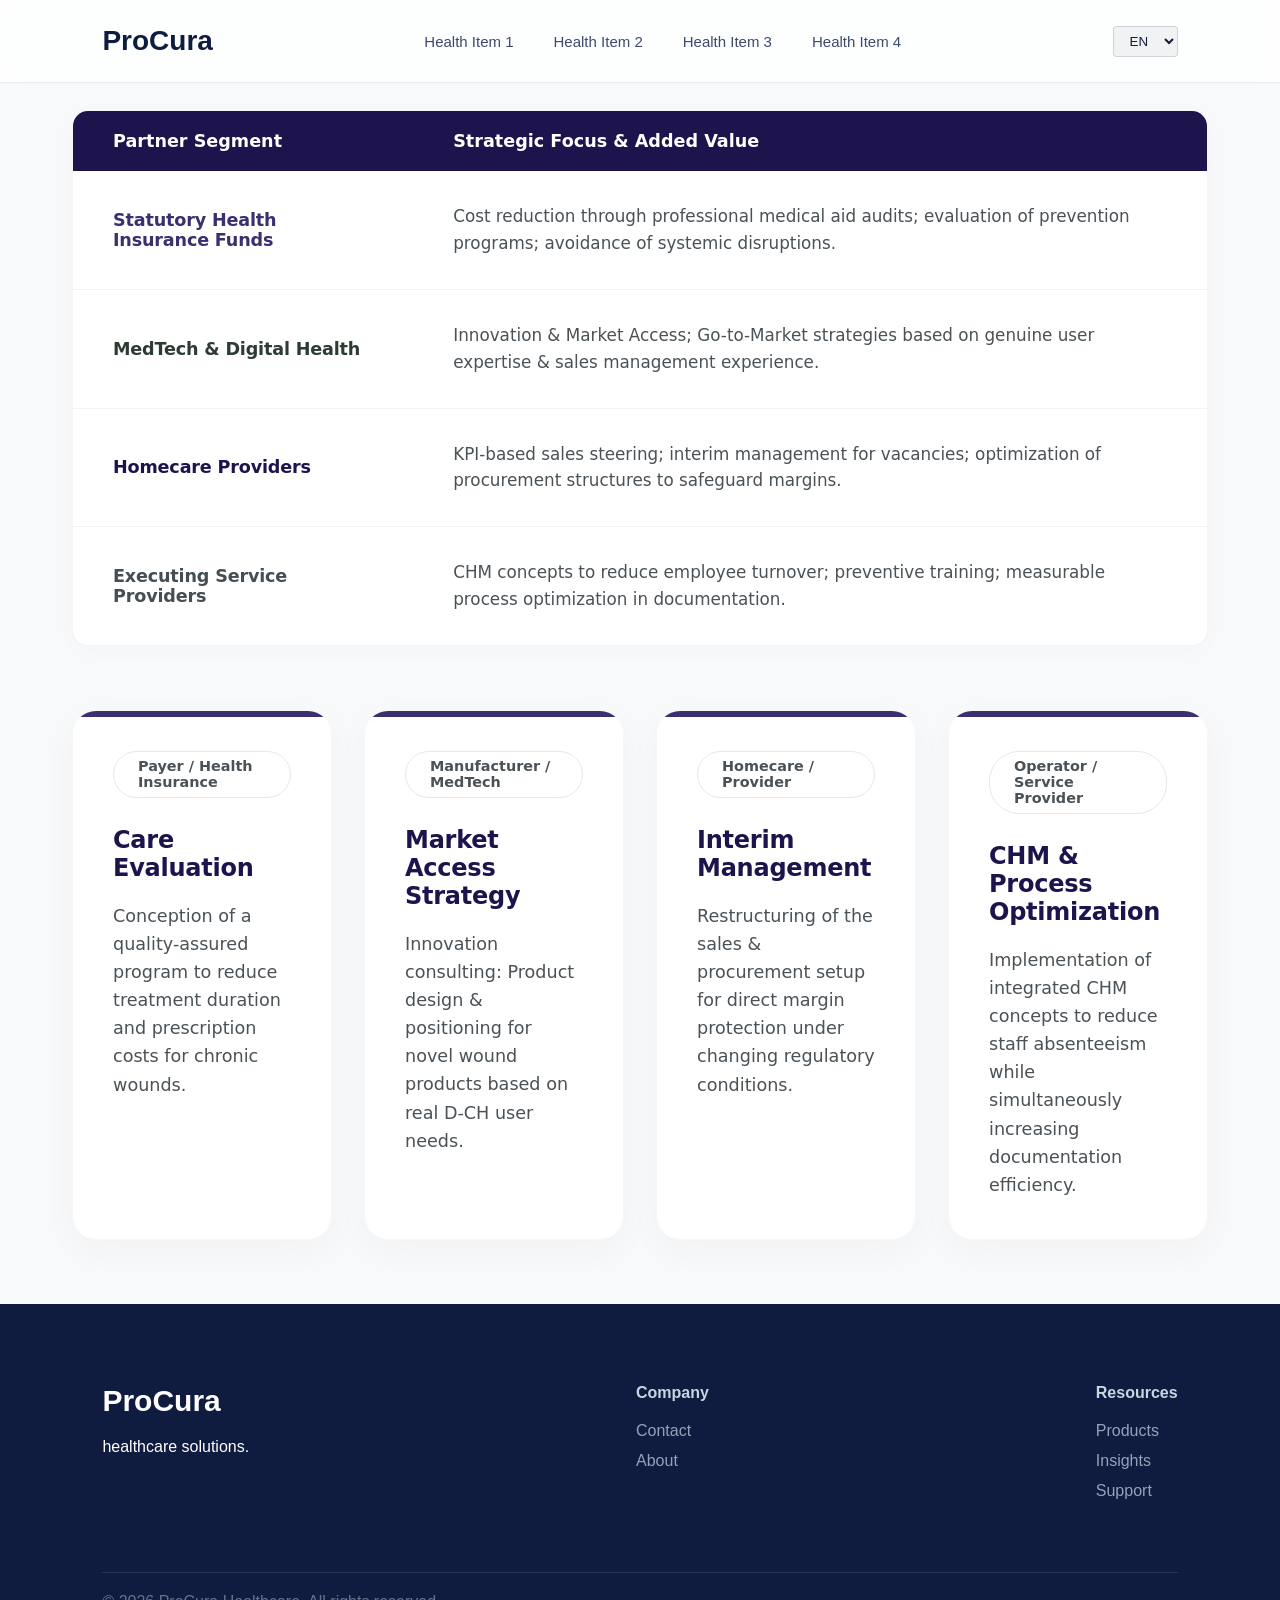
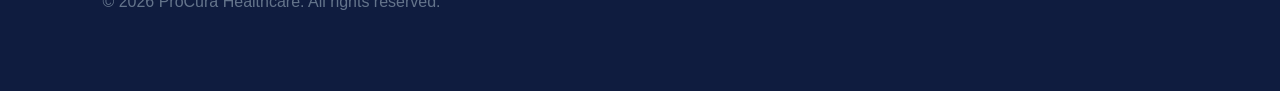
==== About.html @ c5cd761a "Add files via upload" ====
<!DOCTYPE html>
<html lang="en">
<head>
    <meta charset="UTF-8">
    <meta name="viewport" content="width=device-width, initial-scale=1.0">
    <title data-i18n="about-page_title">About</title>
    <link rel="stylesheet" href="Header.css">
    <link rel="stylesheet" href="ProCura.css">
    <link rel="stylesheet" href="About.css">
</head>
<body>
<header id="header-placeholder"></header>
<section class="care-section hero-spacing"></section>

<section class="partner-section">
    <div class="table-container">
        <table class="partner-table">
            <thead>
                <tr>
                    <th class="col-segment" data-i18n="about-table_th_segment">Partner Segment</th>
                    <th class="col-focus" data-i18n="about-table_th_focus">Strategic Focus & Added Value</th>
                </tr>
            </thead>
            <tbody>
                <tr>
                    <td class="segment-title text-purple" data-i18n="about-table_td_segment1">Statutory Health Insurance Funds</td>
                    <td class="segment-desc" data-i18n="about-table_td_desc1">Cost reduction through professional medical aid audits; evaluation of prevention programs; avoidance of systemic disruptions.</td>
                </tr>
                <tr>
                    <td class="segment-title text-green" data-i18n="about-table_td_segment2">MedTech & Digital Health</td>
                    <td class="segment-desc" data-i18n="about-table_td_desc2">Innovation & Market Access; Go-to-Market strategies based on genuine user expertise & sales management experience.</td>
                </tr>
                <tr>
                    <td class="segment-title text-navy" data-i18n="about-table_td_segment3">Homecare Providers</td>
                    <td class="segment-desc" data-i18n="about-table_td_desc3">KPI-based sales steering; interim management for vacancies; optimization of procurement structures to safeguard margins.</td>
                </tr>
                <tr>
                    <td class="segment-title text-slate" data-i18n="about-table_td_segment4">Executing Service Providers</td>
                    <td class="segment-desc" data-i18n="about-table_td_desc4">CHM concepts to reduce employee turnover; preventive training; measurable process optimization in documentation.</td>
                </tr>
            </tbody>
        </table>
    </div>
</section>

<section class="cases-section">
    <div class="cases-container">
        
        <div class="case-card case-purple">
            <div class="badge-tag" data-i18n="about-case1_tag">Payer / Health Insurance</div>
            <h3 class="case-title" data-i18n="about-case1_title">Care Evaluation</h3>
            <p class="case-desc" data-i18n="about-case1_desc">
                Conception of a quality-assured program to reduce treatment duration and prescription costs for chronic wounds.
            </p>
        </div>

        <div class="case-card case-purple">
            <div class="badge-tag" data-i18n="about-case2_tag">Manufacturer / MedTech</div>
            <h3 class="case-title" data-i18n="about-case2_title">Market Access Strategy</h3>
            <p class="case-desc" data-i18n="about-case2_desc">
                Innovation consulting: Product design & positioning for novel wound products based on real D-CH user needs.
            </p>
        </div>

        <div class="case-card case-purple">
            <div class="badge-tag" data-i18n="about-case3_tag">Homecare / Provider</div>
            <h3 class="case-title" data-i18n="about-case3_title">Interim Management</h3>
            <p class="case-desc" data-i18n="about-case3_desc">
                Restructuring of the sales & procurement setup for direct margin protection under changing regulatory conditions.
            </p>
        </div>

        <div class="case-card case-purple">
            <div class="badge-tag" data-i18n="about-case4_tag">Operator / Service Provider</div>
            <h3 class="case-title" data-i18n="about-case4_title">CHM & Process Optimization</h3>
            <p class="case-desc" data-i18n="about-case4_desc">
                Implementation of integrated CHM concepts to reduce staff absenteeism while simultaneously increasing documentation efficiency.
            </p>
        </div>
        
    </div>
</section>

    <footer id="footer-placeholder"></footer>
</body>
<script src="ProCura.js"></script>
</html>
---- Header.css ----
/* ==========================================
   NAVIGATION BAR
   ========================================== */
.navbar{ 
    position:fixed; 
    top:0; 
    width:100%; 
    display:flex; 
    justify-content:space-between; 
    align-items:center; 
    padding:25px 8%; 
    z-index:1000; 
    /* Light frosted glass effect */
    background:rgba(255,255,255,0.75); 
    backdrop-filter:blur(10px); 
    -webkit-backdrop-filter:blur(10px);
    border-bottom: 1px solid rgba(15, 28, 63, 0.08);
} 
.logo{ 
    text-decoration:none; 
    color:#0f1c3f; 
    font-size:28px; 
    font-weight:700; 
} 
nav{ 
    display:flex; 
    gap:40px; 
    align-items:center;
} 
nav a{ 
    color:#3d4a6e; 
    text-decoration:none; 
    font-size:15px; 
    transition:0.3s; 
} 
/* Hover accent changed to Dark Olive Green */
.nav-link-wrapper:hover a { 
    color:#3b4d2b; 
} 
.lang-selector select { 
    background: rgba(15, 28, 63, 0.05); 
    color: #0f1c3f; 
    border: 1px solid rgba(15, 28, 63, 0.15); 
    padding: 6px 12px; 
    border-radius: 4px; 
    cursor: pointer; 
    font-family: 'Inter', sans-serif; 
    outline: none; 
} 
.lang-selector select option { 
    background: #ffffff; 
    color: #0f1c3f; 
} 

/* ==========================================
   DESKTOP HOVER DESCRIPTION POPUPS
   ========================================== */
.nav-link-wrapper { 
    position: relative; 
    display: inline-flex; 
    align-items: center; 
} 
.desc-box { 
    position: absolute; 
    top: 100%; 
    left: 50%; 
    transform: translateX(-50%) translateY(15px); 
    width: 240px; 
    /* Soft dark navy card with crisp olive accent borders */
    background: rgba(15, 28, 63, 0.98); 
    backdrop-filter: blur(8px); 
    color: #e2e8f0; 
    padding: 16px; 
    font-size: 0.85rem; 
    line-height: 1.5; 
    border-radius: 12px; 
    border: 1px solid rgba(59, 77, 43, 0.4); 
    box-shadow: 0 10px 30px rgba(15, 28, 63, 0.15); 
    z-index: 100; 
    white-space: normal; 
    text-align: left; 
    opacity: 0; 
    visibility: hidden; 
    transition: opacity 0.3s ease, transform 0.3s ease; 
    pointer-events: none; 
} 
.desc-box::before { 
    content: ''; 
    position: absolute; 
    top: -6px; 
    left: 50%; 
    transform: translateX(-50%) rotate(45deg); 
    width: 10px; 
    height: 10px; 
    background: #0f1c3f; 
    border-left: 1px solid rgba(59, 77, 43, 0.4); 
    border-top: 1px solid rgba(59, 77, 43, 0.4); 
} 

@media (hover: hover) { 
    .desc-toggle { 
        display: none !important; 
    } 
    .nav-link-wrapper:hover .desc-box { 
        opacity: 1; 
        visibility: visible; 
        transform: translateX(-50%) translateY(8px); 
    } 
}
---- ProCura.css ----
/* ==========================================
   GLOBAL RESET & FONTS
   ========================================== */
*{ 
    margin:0; 
    padding:0; 
    box-sizing:border-box; 
} 
html, body {
    width: 100%;
    max-width: 100%;
    margin: 0;
    padding: 0;
    /* Clean light background */
    background:#f8f9fa; 
    /* Deep navy blue for high-contrast primary text */
    color:#0f1c3f; 
    /* Prevents horizontal overflow layout breaks */
    overflow-x: hidden; 
    /* Calibrates initial rendering scale across web viewports */
    -webkit-text-size-adjust: 100%; 
}
body { 
    font-family:'Inter', sans-serif; 
} 

/* ==========================================
   HERO SECTION (Optimized Scaling)
   ========================================== */
.hero{ 
    min-height: 100vh; 
    height: auto;
    position:relative; 
    display:flex; 
    align-items:center; 
    padding: 140px 8% 80px 8%; 
    /* Softened background gradient overlay for light mode readibility */
    background: linear-gradient(rgba(248,249,2fa,0.85), rgba(240,242,245,0.9)), url('https://unsplash.com'); 
    background-size:cover; 
    background-position:center center; 
    background-repeat: no-repeat;
    width: 100%;
} 

.hero-content{ 
    max-width:700px; 
    position: relative;
    z-index: 2;
} 
.hero-subtitle { 
    color:#3b4d2b; /* Dark Olive Green */
    margin-bottom:20px; 
    letter-spacing:2px; 
    font-weight: 600;
} 
.hero h1{ 
    font-size:72px; 
    line-height:1.05; 
    margin-bottom:25px; 
    font-weight:700; 
    color: #0f1c3f; /* Deep Navy */
} 
.hero-text{ 
    font-size:20px; 
    line-height:1.7; 
    color:#4a5568; 
    margin-bottom:35px; 
} 
.hero-buttons{ 
    display:flex; 
    gap:20px; 
} 
.primary-btn, .secondary-btn{ 
    padding:16px 30px; 
    border-radius:40px; 
    font-size:16px; 
    cursor:pointer; 
    font-weight:600; 
    transition: 0.3s ease;
} 
.primary-btn{ 
    background:#3b4d2b; /* Olive Green Primary Button */
    border:none; 
    color:white; 
} 
.primary-btn:hover {
    background: #2c3a20; /* Darker olive hover */
}
.secondary-btn{ 
    background:transparent; 
    border:1px solid #3b4d2b; 
    color:#3b4d2b; 
} 
.secondary-btn:hover {
    background: rgba(59, 77, 43, 0.05);
}

.accent-line {
    width: 80px;            
    height: 6px;            
    background-color: #3b2f70; 
    margin-top: 2rem;       
    margin-bottom: 2rem;    
}

/* ==========================================
   FOCUS SECTION
   ========================================== */
/* Base Section Styling */
.focus-section {
    font-family: system-ui, -apple-system, sans-serif;
    max-width: 1100px;
    margin: 4rem auto;
    padding: 0 2rem;
    overflow: hidden; /* Prevents side-scrolling during animation */
}

/* Heading with Left Vertical Accent Line */
.section-title {
    font-size: 2rem;
    font-weight: 750;
    color: #1d144d;
    letter-spacing: 0.05em;
    display: flex;
    align-items: center;
    gap: 0.75rem;
    margin-bottom: 4rem;
}

.section-title::before {
    content: "";
    display: inline-block;
    width: 6px;
    height: 1.5rem;
    background-color: #3b2f70;
}

/* Two-Column Layout Container */
.focus-container {
    display: flex;
    gap: 4rem;
    align-items: center;
    justify-content: space-between;
}

/* Left Side: List Items */
.focus-list {
    flex: 1.2; /* Takes up slightly more room than the card */
    display: flex;
    flex-direction: column;
    gap: 2rem;
}

.list-item {
    display: flex;
    align-items: flex-start;
    gap: 1.25rem;
}

.list-item .icon {
    font-size: 1.35rem;
    color: #1d144d;
    margin-top: 0.1rem;
}

.list-item p {
    font-size: 1.1rem;
    line-height: 1.5;
    color: #4a5257;
    font-weight: 450;
}

/* Right Side: Quote Card */
.quote-card {
    flex: 1;
    background-color: #f8fafc; /* Very light subtle background */
    padding: 2.5rem;
    border-radius: 24px;
    border-left: 5px solid #2d3c33; /* Dark green/slate accent line on the left */
    box-shadow: 0 4px 20px rgba(0, 0, 0, 0.02); /* Soft, premium shadow */
}

.quote-card p {
    font-size: 1.35rem;
    font-weight: 600;
    line-height: 1.45;
    color: #1d144d;
}

.cta-section {
    text-align: center;
    padding: 50px 20px;
}
.cta-section .primary-btn {
    text-decoration: none;
    display: inline-block;
}

.quote-highlight-container {
    text-align: center;
    max-width: 900px;
    margin: 60px auto 20px auto;
    padding: 0 20px;
}

.highlight-main-quote {
    color: #2b245b; /* Dark purple matching the image text */
    font-size: 28px;
    font-weight: 700;
    font-style: italic;
    line-height: 1.4;
    margin-bottom: 20px;
}

.highlight-author {
    color: #2b245b;
    font-size: 16px;
    font-weight: 600;
    margin-bottom: 45px;
}

.highlight-author span {
    font-weight: 300;
    margin: 0 5px;
}

.highlight-subtext {
    color: #333333;
    font-size: 16px;
    font-weight: 600;
    line-height: 1.5;
    letter-spacing: 0.3px;
}

/* Responsive design for tablets and mobile */
@media (max-width: 850px) {
    .focus-container {
        flex-direction: column;
        gap: 3rem;
    }
    
    .focus-list, .quote-card {
        width: 100%;
    }
}

/*ANIMATIONS*/
/* --- SCROLL REVEAL STYLES --- */

/* Base state: Hidden and shifted slightly off-screen */
.reveal {
    opacity: 0;
    transition: transform 2s cubic-bezier(0.25, 1, 0.5, 1), 
                opacity 2s cubic-bezier(0.25, 1, 0.5, 1);
    will-change: transform, opacity; /* Optimizes browser performance */
}

.fade-left {
    transform: translateX(-50px);
}

.fade-right {
    transform: translateX(50px);
}

/* Active state: Triggered by JavaScript on scroll */
.reveal.active {
    opacity: 1;
    transform: translateX(0);
}

/* ==========================================
   FOOTER
   ========================================== */
.footer{ 
    padding:80px 8%; 
    background:#0f1c3f; /* Dark Navy anchor frame for structural contrast */
    color: white;
} 
.footer-content{ 
    display:flex; 
    justify-content:space-between; 
    flex-wrap:wrap; 
    gap:40px; 
} 
.footer h3{ 
    font-size:30px; 
    margin-bottom:20px; 
    color: white;
} 
.footer h4{ 
    margin-bottom:20px; 
    color: #cbd5e1;
} 
.footer a{ 
    display:block; 
    color:#94a3b8; 
    text-decoration:none; 
    margin-bottom:12px; 
    transition: 0.2s;
} 
.footer a:hover {
    color: #ffffff;
}
.footer-bottom{ 
    margin-top:60px; 
    border-top:1px solid rgba(255,255,255,0.1); 
    padding-top:20px; 
    color:#64748b; 
} 

/* ==========================================
   📬 CALENDLY BOOKING LAYOUT RESIZER
   ========================================== */
.booking-page { 
    min-height: 100vh; 
    background: #f8f9fa; 
    padding: 140px 8% 60px 8%; 
    color: #0f1c3f; 
    display: flex;
    flex-direction: column;
    align-items: center;
} 
.booking-header { 
    text-align: center; 
    margin-bottom: 40px; 
    width: 100%;
    max-width: 800px;
} 
.booking-header h1 { 
    font-size: clamp(28px, 6vw, 56px); 
    margin-bottom: 15px; 
    font-weight: 700;
    line-height: 1.2;
    color: #0f1c3f;
} 
.booking-header p { 
    color: #4a5568; 
    font-size: clamp(14px, 4vw, 18px); 
} 

/* Responsive Widget Container Wrapper Frame */
.calendly-inline-widget { 
    width: 100%;
    max-width: 1000px;
    height: 700px; 
    border-radius: 20px; 
    overflow: hidden; 
    box-shadow: 0 15px 40px rgba(15, 28, 63, 0.08);
    background: transparent;
    border: 1px solid rgba(15, 28, 63, 0.05);
}

/*Offerings page*/
/* Pushes the first section down cleanly beneath your fixed navigation bar */
.care-section.hero-spacing {
    margin-top: 110px; /* Adjust this value if your navbar is exceptionally tall */
}

/* Ensures layout balance remains clean on mobile layouts */
@media (max-width: 768px) {
    .care-section.hero-spacing {
        margin-top: 90px; 
    }
}
/* Section Base Styling */
.care-section {
    font-family: system-ui, -apple-system, sans-serif;
    max-width: 1200px;
    margin: 4rem auto;
    padding: 0 2rem;
}

/* Heading with Left Vertical Accent Line */
.section-title {
    font-size: 2rem;
    font-weight: 750;
    color: #1d144d;
    letter-spacing: 0.02em;
    display: flex;
    align-items: center;
    gap: 0.75rem;
    margin-bottom: 4rem;
}

.section-title::before {
    content: "";
    display: inline-block;
    width: 6px;
    height: 1.6rem;
    background-color: #3b2f70;
}

/* Flex Grid Container for the 3 Cards */
.cards-container {
    display: flex;
    gap: 2rem;
    justify-content: space-between;
}

/* Base Card Styling */
.card {
    flex: 1;
    background-color: #ffffff;
    padding: 2.5rem 2rem;
    border-radius: 20px;
    box-shadow: 0 10px 30px rgba(0, 0, 0, 0.04); /* Soft premium card shadow */
    border: 1px solid rgba(0, 0, 0, 0.03);
    position: relative;
    overflow: hidden; /* Ensures the top-colored border curve matches the card edge */
}

/* Colored Tops for the Cards */
.card::before {
    content: "";
    position: absolute;
    top: 0;
    left: 0;
    right: 0;
    height: 6px; /* Thick colored accent top line */
}

.card-purple::before {
    background-color: #3b2f70;
}

.card-green::before {
    background-color: #2d3c33; /* Dark green tone matching the 3rd card */
}

/* Card Content Typography & Spacing */
.card .icon {
    font-size: 1.8rem;
    margin-bottom: 1.5rem;
    display: inline-block;
}

.card h3 {
    font-size: 1.4rem;
    font-weight: 750;
    color: #1d144d;
    margin-bottom: 1.5rem;
}

.card p {
    font-size: 1.05rem;
    line-height: 1.6;
    color: #4a5257;
}

.card strong {
    color: #1d144d;
    font-weight: 700;
}

/* Unique Heading Colors inside the Cards */
.card-heading-purple {
    font-size: 1.4rem;
    font-weight: 750;
    color: #3b2f70; /* Purple tone matching the image */
    margin-bottom: 2rem;
}

.card-heading-green {
    font-size: 1.4rem;
    font-weight: 750;
    color: #2d3c33; /* Dark green tone matching the image */
    margin-bottom: 2rem;
}

/* Checkmark List Styling */
.card-list {
    list-style: none; /* Removes default bullet points */
    display: flex;
    flex-direction: column;
    gap: 1.5rem;      /* Even spacing between points */
}

.card-list li {
    font-size: 1.05rem;
    line-height: 1.5;
    color: #4a5257;
    position: relative;
    padding-left: 1.75rem; /* Makes room for the custom checkmark icon */
}

/* Custom Checkmark Icon using CSS Pseudo-elements */
.card-list li::before {
    content: "✓";
    position: absolute;
    left: 0;
    top: 0;
    color: #1d144d; /* Navy checkmark color */
    font-weight: 800;
    font-size: 1.1rem;
}

/* Section Base Layout */
.diff-section {
    font-family: system-ui, -apple-system, sans-serif;
    max-width: 1200px;
    margin: 6rem auto;
    padding: 0 2rem;
}

.diff-container {
    display: flex;
    justify-content: space-between;
    gap: 4rem;
    align-items: flex-start;
}

/* Left Column Styling */
.diff-statement {
    flex: 1;
    padding-top: 1rem;
}

.diff-statement h3 {
    font-size: 2rem;
    font-weight: 750;
    color: #1d144d;
    margin-bottom: 1.5rem;
}

.diff-statement h3 span {
    color: #2d3c33; /* Soft dark green tone for "Fläche." */
}

.diff-statement p {
    font-size: 1.1rem;
    line-height: 1.6;
    color: #5b656b;
    max-width: 380px; /* Limits width to replicate the screenshot wrapping */
}

/* Right Column: Checklist with Circular Badges */
.diff-list {
    flex: 1.3;
    list-style: none;
    display: flex;
    flex-direction: column;
    gap: 2rem; /* Vertical space between rows */
}

.diff-list li {
    display: flex;
    align-items: flex-start;
    gap: 1.25rem;
}

/* Rounded Circle Checkmark */
.diff-list .list-badge {
    width: 28px;
    height: 28px;
    background-color: #1d144d; /* Deep navy background */
    color: #ffffff;            /* White checkmark color */
    border-radius: 50%;        /* Makes it a perfect circle */
    display: flex;
    align-items: center;
    justify-content: center;
    font-weight: 700;
    font-size: 0.85rem;
    flex-shrink: 0;            /* Prevents circle from squeezing on text wrap */
    margin-top: 0.2rem;
}

/* List Content Text */
.diff-list .list-text {
    font-size: 1.1rem;
    line-height: 1.5;
    color: #4a5257;
}

.diff-list .list-text strong {
    color: #1d144d;
    font-weight: 700;
}

/* Responsive adjustment for tablets and smartphones */
@media (max-width: 900px) {
    .cards-container {
        flex-direction: column;
        gap: 2rem;
    }
}

/* ==========================================
   📱 MOBILE RESPONSIVE MEDIA BLOCK OVERRIDES
   ========================================== */
@media (max-width: 900px) {
    .booking-page {
        padding: 110px 5% 40px 5%;
    }
    .booking-header {
        margin-bottom: 25px;
    }
    .calendly-inline-widget { 
        height: 600px; 
        border-radius: 12px;
    } 
}

@media (max-width: 480px) {
    .calendly-inline-widget { 
        height: 540px; 
    } 
}

/* ==========================================
   📱 COMPACT SCREEN & MOBILE MEDIA QUERY
   ========================================== */
@media (max-width: 900px) { 
    .navbar {
        padding: 20px 6%;
    }
    
    .hero h1 { 
        font-size: clamp(28px, 7vw, 42px); 
        line-height: 1.2;
    } 
    .hero-subtitle {
        font-size: 14px;
        margin-bottom: 12px;
    }
    .hero-text {
        font-size: clamp(14px, 4vw, 18px);
        margin-bottom: 25px;
    }
    .hero-buttons {
        flex-direction: column;
        gap: 12px;
        width: 100%;
    }
    .primary-btn, .secondary-btn {
        width: 100%;
        text-align: center;
        padding: 14px 24px;
    }
    .innovation { 
        grid-template-columns: 1fr; 
        gap: 40px;
        padding: 60px 6%;
    } 
    .innovation h2 {
        font-size: clamp(26px, 6vw, 36px);
        line-height: 1.2;
    }
    .stats { 
        flex-direction: column; 
        align-items: center; 
        padding: 60px 6%;
        gap: 20px;
    } 
    .stat-card {
        width: 100%;
        padding: 30px 20px;
    }
    .footer-content {
        flex-direction: column;
        gap: 30px;
        padding: 0;
    }

    /* Interactive Hamburger Component Lines */
    .menu-toggle { 
        display: flex; 
        flex-direction: column; 
        justify-content: space-between; 
        width: 24px; 
        height: 18px; 
        background: transparent; 
        border: none; 
        cursor: pointer; 
        z-index: 1001; 
    } 
    .menu-toggle span { 
        width: 100%; 
        height: 2px; 
        background-color: #0f1c3f; /* Dark lines for readability */
        border-radius: 2px; 
        transition: transform 0.3s ease, opacity 0.3s ease; 
    } 

    /* Slide-out Sidebar Menu Wrapper */
    nav { 
        display: flex !important; 
        flex-direction: column; 
        position: fixed; 
        top: 0; 
        right: -100%; 
        width: 280px; 
        height: 100vh; 
        background: #ffffff; /* Clean light panel drawer */
        padding: 100px 40px; 
        gap: 24px; 
        box-shadow: -10px 0 30px rgba(15, 28, 63, 0.1); 
        transition: right 0.4s cubic-bezier(0.4, 0, 0.2, 1); 
        z-index: 1000; 
        align-items: flex-start;
        border-left: 1px solid rgba(15, 28, 63, 0.05);
    } 
    nav a {
        color: #0f1c3f;
    }
    nav.active { 
        right: 0; 
    } 

    /* Menu Button Active State Animations */
    .menu-toggle.active span:nth-child(1) { 
        transform: translateY(8px) rotate(45deg); 
    } 
    .menu-toggle.active span:nth-child(2) { 
        opacity: 0; 
    } 
    .menu-toggle.active span:nth-child(3) { 
        transform: translateY(-8px) rotate(-45deg); 
    } 

    /* Dropdown UI Information Buttons */
    .desc-toggle { 
        display: inline-block; 
        background: rgba(59, 77, 43, 0.1); 
        color: #3b4d2b; 
        border: 1px solid rgba(59, 77, 43, 0.3); 
        width: 20px; 
        height: 20px; 
        border-radius: 50%; 
        font-size: 11px; 
        line-height: 18px; 
        text-align: center; 
        cursor: pointer; 
        margin-left: 10px; 
    } 

    /* Content Accordion Overrides */
    .desc-box { 
        position: static; 
        transform: none !important; 
        width: 100%; 
        margin-top: 10px; 
        display: none; 
        opacity: 1 !important; 
        visibility: visible !important; 
        background: rgba(15, 28, 63, 0.04); 
        color: #4a5568;
        border: 1px solid rgba(59, 77, 43, 0.15); 
    } 
    .desc-box::before { 
        display: none; 
    } 
    .nav-link-wrapper { 
        flex-direction: row; 
        flex-wrap: wrap;
        align-items: center; 
        width: 100%; 
    } 
    .nav-link-wrapper.is-open .desc-box { 
        display: block; 
    } 
    
    /* Layout adjustments for Language Box alignment */
    .lang-selector {
        margin-left: auto;
        margin-right: 20px;
        z-index: 1001;
    }
} 

/* Desktop structural fallbacks */
@media (min-width: 901px) { 
    .menu-toggle, .desc-toggle { 
        display: none !important; 
    }
}








/* ==========================================
   ISOLATED SECTION BACKGROUND
   ========================================== */
.cta-container-contact {
    background-color: #1a164d; /* Deep dark blue background locked to this section */
    width: 100%;
    min-height: 80vh; /* Takes up most of the viewport height, or use 'auto' if preferred */
    display: flex;
    align-items: center;
    justify-content: center;
    padding: 4rem 2rem;
}

/* ==========================================
   CTA CONTAINER & TYPOGRAPHY
   ========================================== */
.cta-content-contact {
    display: flex;
    flex-direction: column;
    justify-content: center;
    align-items: center;
    text-align: center;
    max-width: 900px;
    margin: 0 auto;
    padding-top: 20px;
}

/* Force white text inside this section to override global body color */
.cta-heading-contact {
    font-size: 3.5rem;
    font-weight: 700;
    line-height: 1.2;
    margin-bottom: 1.5rem;
    color: #ffffff; 
}

.cta-heading-contact span {
    display: block; /* Forces "Strategie-Check?" to the next line */
    color: #4d5efc; /* Bright blue accent color */
}

.cta-subtitle-contact {
    font-size: 1.25rem;
    line-height: 1.6;
    color: rgba(255, 255, 255, 0.7); /* Slightly muted white */
    max-width: 750px;
    margin-bottom: 3rem;
}

/* ==========================================
   BUTTONS
   ========================================== */
.button-group-contact {
    display: flex;
    gap: 1.5rem;
    justify-content: center;
    align-items: center;
    flex-wrap: wrap;
}

.btn-contact {
    display: inline-flex;
    align-items: center;
    justify-content: center;
    padding: 0.85rem 2rem;
    font-size: 1rem;
    font-weight: 500;
    border-radius: 50px; /* Fully rounded capsule buttons */
    text-decoration: none;
    transition: all 0.3s ease;
}

/* Left Button (Email Link) */
.btn-primary-contact {
    background-color: transparent;
    color: #ffffff;
    border: 1.5px solid #2e2685; /* Blue-purple border outline */
}

.btn-primary-contact:hover {
    border-color: #4d5efc;
    background-color: rgba(77, 94, 252, 0.1);
}

/* Right Button (Text Label) */
.btn-secondary-contact {
    background-color: transparent;
    color: #ffffff;
    border: 1px solid rgba(255, 255, 255, 0.15); /* Subtle thin white outline */
    cursor: default;
}

/* ==========================================
   RESPONSIVE DESIGN (Mobile Friendly)
   ========================================== */
@media (max-width: 768px) {
    .cta-heading-contact {
        font-size: 2.5rem;
    }
    
    .cta-subtitle-contact {
        font-size: 1.1rem;
        margin-bottom: 2rem;
    }
    
    .button-group-contact {
        flex-direction: column;
        width: 100%;
        gap: 1rem;
    }
    
    .btn-contact {
        width: 100%;
        max-width: 320px;
    }
}
---- About.css ----
/* Section Wrapper */
.partner-section {
    font-family: system-ui, -apple-system, sans-serif;
    max-width: 1200px;
    margin: 4rem auto;
    padding: 0 2rem;
}

/* Outer Table Border Box Styling */
.table-container {
    background-color: #ffffff;
    border-radius: 16px;
    box-shadow: 0 4px 25px rgba(0, 0, 0, 0.02);
    border: 1px solid rgba(0, 0, 0, 0.04);
    overflow: hidden; /* Clips rows nicely inside the rounded card border wrapper */
}

/* Base Table Layout config */
.partner-table {
    width: 100%;
    border-collapse: collapse; /* Removes standard ugly double-borders */
    text-align: left;
}

/* Table Header Styles */
.partner-table thead {
    background-color: #1d144d; /* Deep premium navy header bar */
}

.partner-table th {
    color: #ffffff;
    font-size: 1.1rem;
    font-weight: 600;
    padding: 1.25rem 2.5rem;
}

/* Set explicit columns spacing ratios */
.col-segment {
    width: 30%;
}

.col-focus {
    width: 70%;
}

/* Individual Data Cell Setup */
.partner-table td {
    padding: 2rem 2.5rem;
    border-bottom: 1px solid #f1f3f5; /* Subtle row separator divider */
    vertical-align: middle;
}

/* Removes the last row line so it doesn't overlap the container card layout border */
.partner-table tr:last-child td {
    border-bottom: none;
}

/* Left Column Text Base Configuration */
.segment-title {
    font-size: 1.1rem;
    font-weight: 700;
    letter-spacing: -0.01em;
}

/* Right Column Copy Setup */
.segment-desc {
    font-size: 1.05rem;
    line-height: 1.6;
    color: #4a5257;
}

/* Image Color Match Configuration classes */
.text-purple {
    color: #3b2f70;
}

.text-green {
    color: #2d3c33;
}

.text-navy {
    color: #1d144d;
}

.text-slate {
    color: #444e54;
}

/*CASES*/
/* Container Layout wrapper */
.cases-section {
    font-family: system-ui, -apple-system, sans-serif;
    max-width: 1200px;
    margin: 4rem auto;
    padding: 0 2rem;
}

.cases-container {
    display: flex;
    gap: 2rem;
    justify-content: space-between;
}

/* Base Card Configurations */
.case-card {
    flex: 1;
    background-color: #ffffff;
    padding: 2.5rem;
    border-radius: 24px;
    box-shadow: 0 10px 35px rgba(0, 0, 0, 0.03);
    border: 1px solid rgba(0, 0, 0, 0.03);
    position: relative;
    overflow: hidden;
    display: flex;
    flex-direction: column;
    align-items: flex-start;
}

/* Colored Top Border Bars via pseudo-elements */
.case-card::before {
    content: "";
    position: absolute;
    top: 0;
    left: 0;
    right: 0;
    height: 6px;
}

.case-purple::before {
    background-color: #3b2f70; /* Premium deep purple */
}

.case-green::before {
    background-color: #2d3c33; /* Corporate slate green */
}

/* Pill Tag Badge Configuration */
.badge-tag {
    display: inline-block;
    font-size: 0.9rem;
    font-weight: 600;
    color: #4a5257;
    background-color: transparent;
    padding: 0.4rem 1.5rem;
    border-radius: 30px;
    border: 1px solid #e2e8f0;
    margin-bottom: 1.75rem;
}

/* Card Heading Styling */
.case-title {
    font-size: 1.5rem;
    font-weight: 750;
    color: #1d144d; /* Navy branding tone */
    margin-bottom: 1.25rem;
    letter-spacing: -0.01em;
}

/* Description Text Block layout */
.case-desc {
    font-size: 1.1rem;
    line-height: 1.6;
    color: #4a5257;
}

/* Responsive adjustment for tablets and small screens */
@media (max-width: 850px) {
    .cases-container {
        flex-direction: column;
        gap: 2rem;
    }
}

/* Gracefully handle table data stacking adjustments on small display break points */
@media (max-width: 768px) {
    .partner-table, .partner-table thead, .partner-table tbody, .partner-table th, .partner-table td, .partner-table tr {
        display: block;
    }
    
    .partner-table thead {
        display: none; /* Conceals columns tags on mobile layouts */
    }
    
    .partner-table td {
        padding: 1rem 1.5rem;
        width: 100% !important;
    }
    
    .segment-title {
        padding-top: 1.5rem !important;
        padding-bottom: 0.5rem !important;
    }
    
    .segment-desc {
        padding-bottom: 1.5rem !important;
        border-bottom: 1px solid #f1f3f5;
    }
}
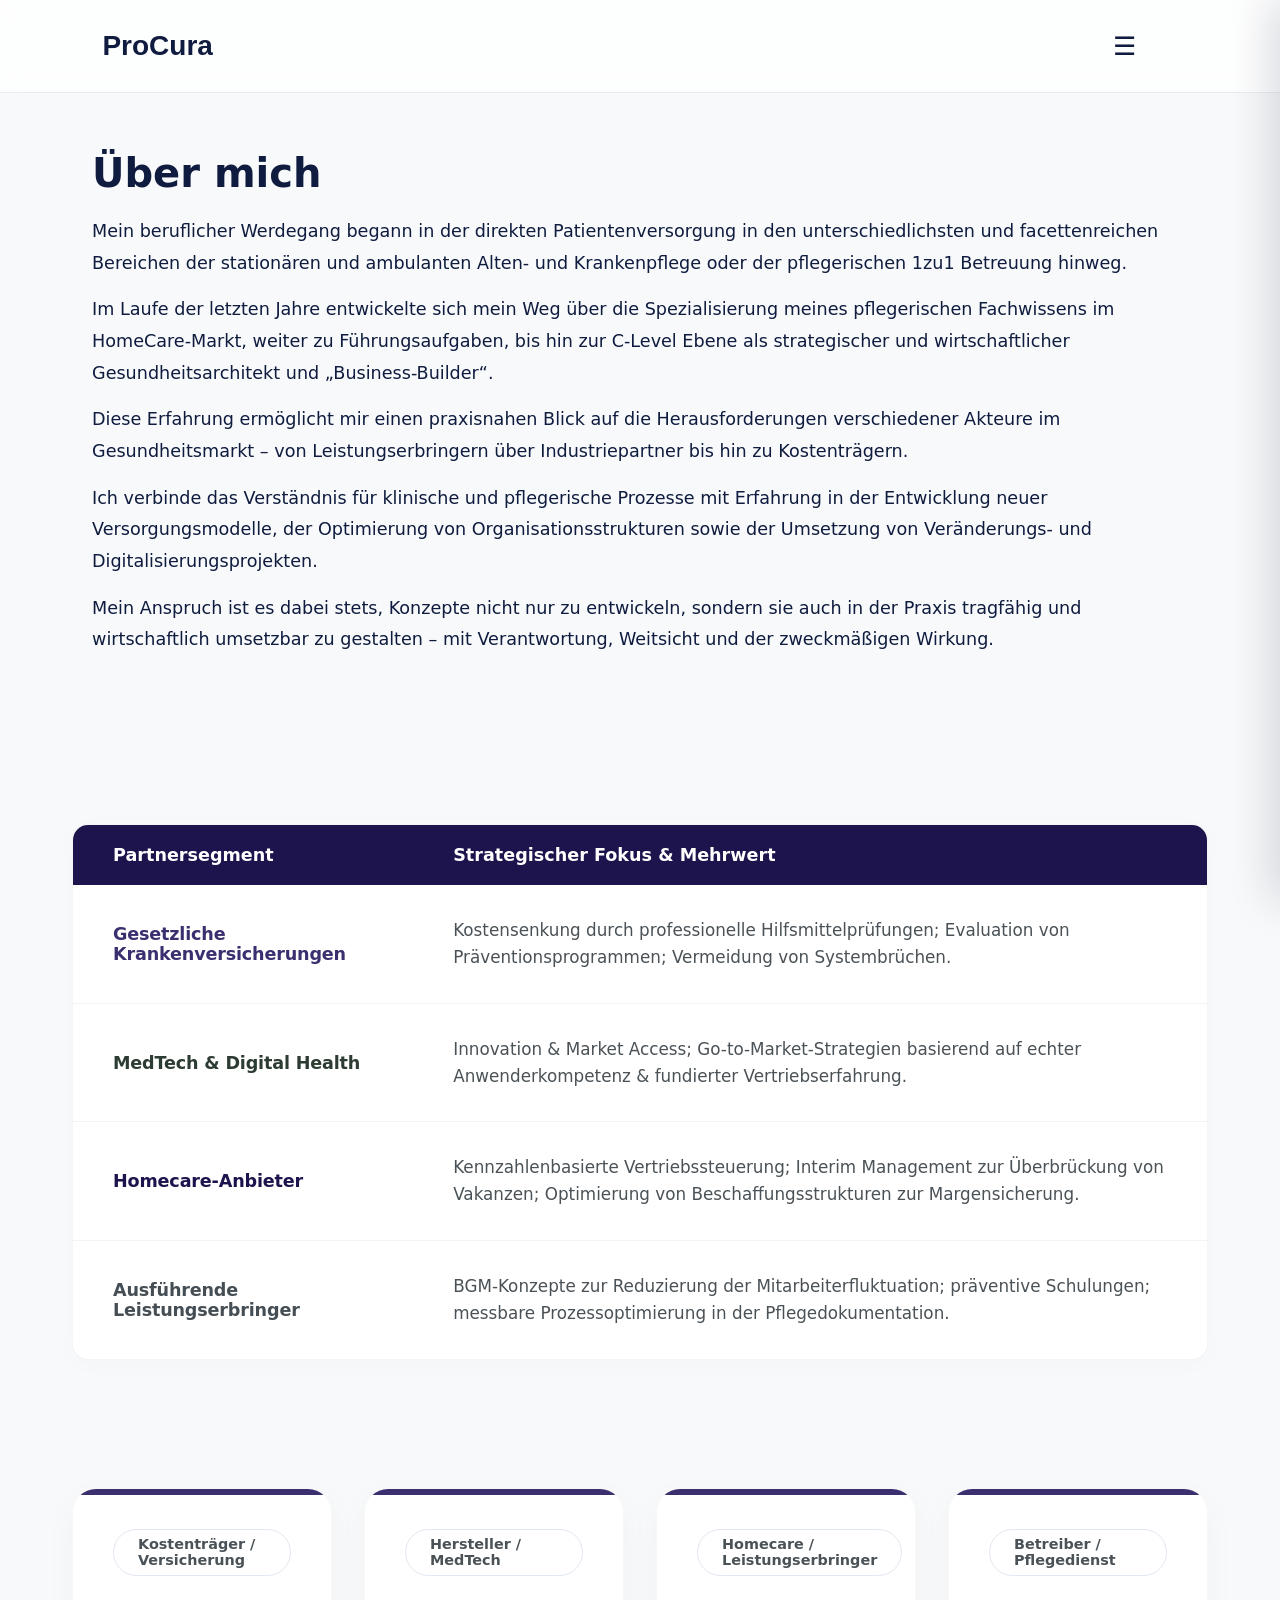
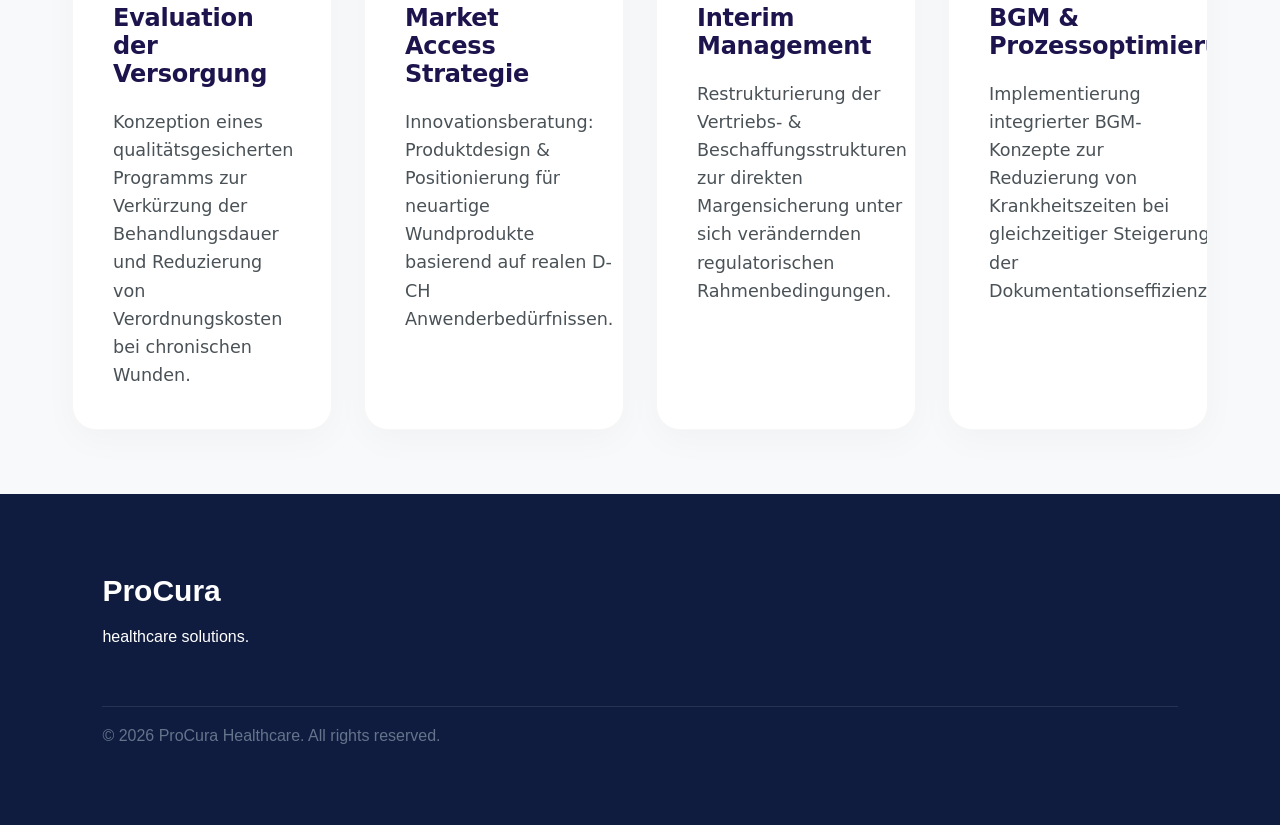
==== commit 5e329ff8: "Add files via upload" ====
--- a/About.html
+++ b/About.html
@@ -1,42 +1,62 @@
 <!DOCTYPE html>
-<html lang="en">
+<html lang="de">
 <head>
     <meta charset="UTF-8">
     <meta name="viewport" content="width=device-width, initial-scale=1.0">
-    <title data-i18n="about-page_title">About</title>
+    <title>Über mich - ProCura</title>
     <link rel="stylesheet" href="Header.css">
     <link rel="stylesheet" href="ProCura.css">
     <link rel="stylesheet" href="About.css">
 </head>
 <body>
 <header id="header-placeholder"></header>
-<section class="care-section hero-spacing"></section>
+
+<section class="care-section hero-spacing">
+    <div class="about-intro-container" style="max-width: 1200px; margin: 0 auto; padding: 40px 20px;">
+        <h1 style="font-size: 2.5rem; margin-bottom: 20px;">Über mich</h1>
+        <p style="font-size: 1.1rem; line-height: 1.8; margin-bottom: 15px;">
+            Mein beruflicher Werdegang begann in der direkten Patientenversorgung in den unterschiedlichsten und facettenreichen Bereichen der stationären und ambulanten Alten- und Krankenpflege oder der pflegerischen 1zu1 Betreuung hinweg.
+        </p>
+        <p style="font-size: 1.1rem; line-height: 1.8; margin-bottom: 15px;">
+            Im Laufe der letzten Jahre entwickelte sich mein Weg über die Spezialisierung meines pflegerischen Fachwissens im HomeCare-Markt, weiter zu Führungsaufgaben, bis hin zur C-Level Ebene als strategischer und wirtschaftlicher Gesundheitsarchitekt und „Business-Builder“.
+        </p>
+        <p style="font-size: 1.1rem; line-height: 1.8; margin-bottom: 15px;">
+            Diese Erfahrung ermöglicht mir einen praxisnahen Blick auf die Herausforderungen verschiedener Akteure im Gesundheitsmarkt – von Leistungserbringern über Industriepartner bis hin zu Kostenträgern.
+        </p>
+        <p style="font-size: 1.1rem; line-height: 1.8; margin-bottom: 15px;">
+            Ich verbinde das Verständnis für klinische und pflegerische Prozesse mit Erfahrung in der Entwicklung neuer Versorgungsmodelle, der Optimierung von Organisationsstrukturen sowie der Umsetzung von Veränderungs- und Digitalisierungsprojekten.
+        </p>
+        <p style="font-size: 1.1rem; line-height: 1.8; font-weight: 500;">
+            Mein Anspruch ist es dabei stets, Konzepte nicht nur zu entwickeln, sondern sie auch in der Praxis tragfähig und wirtschaftlich umsetzbar zu gestalten – mit Verantwortung, Weitsicht und der zweckmäßigen Wirkung.
+        </p>
+    </div>
+</section>
 
 <section class="partner-section">
     <div class="table-container">
         <table class="partner-table">
             <thead>
                 <tr>
-                    <th class="col-segment" data-i18n="about-table_th_segment">Partner Segment</th>
-                    <th class="col-focus" data-i18n="about-table_th_focus">Strategic Focus & Added Value</th>
+                    <th class="col-segment">Partnersegment</th>
+                    <th class="col-focus">Strategischer Fokus & Mehrwert</th>
                 </tr>
             </thead>
             <tbody>
                 <tr>
-                    <td class="segment-title text-purple" data-i18n="about-table_td_segment1">Statutory Health Insurance Funds</td>
-                    <td class="segment-desc" data-i18n="about-table_td_desc1">Cost reduction through professional medical aid audits; evaluation of prevention programs; avoidance of systemic disruptions.</td>
+                    <td class="segment-title text-purple">Gesetzliche Krankenversicherungen</td>
+                    <td class="segment-desc">Kostensenkung durch professionelle Hilfsmittelprüfungen; Evaluation von Präventionsprogrammen; Vermeidung von Systembrüchen.</td>
                 </tr>
                 <tr>
-                    <td class="segment-title text-green" data-i18n="about-table_td_segment2">MedTech & Digital Health</td>
-                    <td class="segment-desc" data-i18n="about-table_td_desc2">Innovation & Market Access; Go-to-Market strategies based on genuine user expertise & sales management experience.</td>
+                    <td class="segment-title text-green">MedTech & Digital Health</td>
+                    <td class="segment-desc">Innovation & Market Access; Go-to-Market-Strategien basierend auf echter Anwenderkompetenz & fundierter Vertriebserfahrung.</td>
                 </tr>
                 <tr>
-                    <td class="segment-title text-navy" data-i18n="about-table_td_segment3">Homecare Providers</td>
-                    <td class="segment-desc" data-i18n="about-table_td_desc3">KPI-based sales steering; interim management for vacancies; optimization of procurement structures to safeguard margins.</td>
+                    <td class="segment-title text-navy">Homecare-Anbieter</td>
+                    <td class="segment-desc">Kennzahlenbasierte Vertriebssteuerung; Interim Management zur Überbrückung von Vakanzen; Optimierung von Beschaffungsstrukturen zur Margensicherung.</td>
                 </tr>
                 <tr>
-                    <td class="segment-title text-slate" data-i18n="about-table_td_segment4">Executing Service Providers</td>
-                    <td class="segment-desc" data-i18n="about-table_td_desc4">CHM concepts to reduce employee turnover; preventive training; measurable process optimization in documentation.</td>
+                    <td class="segment-title text-slate">Ausführende Leistungserbringer</td>
+                    <td class="segment-desc">BGM-Konzepte zur Reduzierung der Mitarbeiterfluktuation; präventive Schulungen; messbare Prozessoptimierung in der Pflegedokumentation.</td>
                 </tr>
             </tbody>
         </table>
@@ -47,34 +67,34 @@
     <div class="cases-container">
         
         <div class="case-card case-purple">
-            <div class="badge-tag" data-i18n="about-case1_tag">Payer / Health Insurance</div>
-            <h3 class="case-title" data-i18n="about-case1_title">Care Evaluation</h3>
-            <p class="case-desc" data-i18n="about-case1_desc">
-                Conception of a quality-assured program to reduce treatment duration and prescription costs for chronic wounds.
+            <div class="badge-tag">Kostenträger / Versicherung</div>
+            <h3 class="case-title">Evaluation der Versorgung</h3>
+            <p class="case-desc">
+                Konzeption eines qualitätsgesicherten Programms zur Verkürzung der Behandlungsdauer und Reduzierung von Verordnungskosten bei chronischen Wunden.
             </p>
         </div>
 
         <div class="case-card case-purple">
-            <div class="badge-tag" data-i18n="about-case2_tag">Manufacturer / MedTech</div>
-            <h3 class="case-title" data-i18n="about-case2_title">Market Access Strategy</h3>
-            <p class="case-desc" data-i18n="about-case2_desc">
-                Innovation consulting: Product design & positioning for novel wound products based on real D-CH user needs.
+            <div class="badge-tag">Hersteller / MedTech</div>
+            <h3 class="case-title">Market Access Strategie</h3>
+            <p class="case-desc">
+                Innovationsberatung: Produktdesign & Positionierung für neuartige Wundprodukte basierend auf realen D-CH Anwenderbedürfnissen.
             </p>
         </div>
 
         <div class="case-card case-purple">
-            <div class="badge-tag" data-i18n="about-case3_tag">Homecare / Provider</div>
-            <h3 class="case-title" data-i18n="about-case3_title">Interim Management</h3>
-            <p class="case-desc" data-i18n="about-case3_desc">
-                Restructuring of the sales & procurement setup for direct margin protection under changing regulatory conditions.
+            <div class="badge-tag">Homecare / Leistungserbringer</div>
+            <h3 class="case-title">Interim Management</h3>
+            <p class="case-desc">
+                Restrukturierung der Vertriebs- & Beschaffungsstrukturen zur direkten Margensicherung unter sich verändernden regulatorischen Rahmenbedingungen.
             </p>
         </div>
 
         <div class="case-card case-purple">
-            <div class="badge-tag" data-i18n="about-case4_tag">Operator / Service Provider</div>
-            <h3 class="case-title" data-i18n="about-case4_title">CHM & Process Optimization</h3>
-            <p class="case-desc" data-i18n="about-case4_desc">
-                Implementation of integrated CHM concepts to reduce staff absenteeism while simultaneously increasing documentation efficiency.
+            <div class="badge-tag">Betreiber / Pflegedienst</div>
+            <h3 class="case-title">BGM & Prozessoptimierung</h3>
+            <p class="case-desc">
+                Implementierung integrierter BGM-Konzepte zur Reduzierung von Krankheitszeiten bei gleichzeitiger Steigerung der Dokumentationseffizienz.
             </p>
         </div>
         
--- a/Header.css
+++ b/Header.css
@@ -1,42 +1,36 @@
 /* ==========================================
    NAVIGATION BAR
    ========================================== */
-.navbar{ 
-    position:fixed; 
-    top:0; 
-    width:100%; 
-    display:flex; 
-    justify-content:space-between; 
-    align-items:center; 
-    padding:25px 8%; 
-    z-index:1000; 
-    /* Light frosted glass effect */
-    background:rgba(255,255,255,0.75); 
-    backdrop-filter:blur(10px); 
-    -webkit-backdrop-filter:blur(10px);
+.navbar { 
+    position: fixed; 
+    top: 0; 
+    width: 100%; 
+    display: flex; 
+    justify-content: space-between; 
+    align-items: center; 
+    padding: 25px 8%; 
+    z-index: 1000; 
+    background: rgba(255, 255, 255, 0.75); 
+    backdrop-filter: blur(10px); 
+    -webkit-backdrop-filter: blur(10px);
     border-bottom: 1px solid rgba(15, 28, 63, 0.08);
-} 
-.logo{ 
-    text-decoration:none; 
-    color:#0f1c3f; 
-    font-size:28px; 
-    font-weight:700; 
-} 
-nav{ 
-    display:flex; 
-    gap:40px; 
-    align-items:center;
-} 
-nav a{ 
-    color:#3d4a6e; 
-    text-decoration:none; 
-    font-size:15px; 
-    transition:0.3s; 
-} 
-/* Hover accent changed to Dark Olive Green */
-.nav-link-wrapper:hover a { 
-    color:#3b4d2b; 
-} 
+    box-sizing: border-box;
+} 
+
+.logo { 
+    text-decoration: none; 
+    color: #0f1c3f; 
+    font-size: 28px; 
+    font-weight: 700; 
+} 
+
+#nav-menu { 
+    display: flex; 
+    align-items: center;
+    margin-left: auto; 
+    margin-right: 30px; 
+} 
+
 .lang-selector select { 
     background: rgba(15, 28, 63, 0.05); 
     color: #0f1c3f; 
@@ -47,26 +41,135 @@
     font-family: 'Inter', sans-serif; 
     outline: none; 
 } 
-.lang-selector select option { 
-    background: #ffffff; 
+
+/* ==========================================
+   HAMBURGER TRIGGER & BACKDROP OVERLAY
+   ========================================== */
+.dropdown-toggle {
+    background: none;
+    border: none;
+    cursor: pointer;
+    font-size: 26px; 
+    padding: 8px 12px;
+    line-height: 1;
+    color: #0f1c3f;
+    transition: color 0.3s;
+}
+
+.dropdown-toggle:hover {
+    color: #3b4d2b;
+}
+
+/* Semi-transparent screen mask curtain */
+.menu-backdrop {
+    position: fixed;
+    top: 0;
+    left: 0;
+    width: 100vw;
+    height: 100vh;
+    background: rgba(15, 28, 63, 0.4);
+    backdrop-filter: blur(4px);
+    opacity: 0;
+    visibility: hidden;
+    transition: opacity 0.4s ease, visibility 0.4s;
+    z-index: 1999;
+}
+
+/* Active Class state applied via JavaScript to display overlay curtains */
+.nav-menu-open .menu-backdrop {
+    opacity: 1;
+    visibility: visible;
+}
+
+/* ==========================================
+   FULL HEIGHT SLIDE SIDEBAR OVERLAY
+   ========================================== */
+.menu-sidebar {
+    position: fixed;
+    top: 0;
+    right: 0;
+    width: 100%;
+    max-width: 450px; /* Fixed elegant panel size desktop width drawer layout */
+    height: 100vh;
+    background: #ffffff;
+    box-shadow: -10px 0px 40px rgba(15, 28, 63, 0.15);
+    z-index: 2000;
+    display: flex;
+    flex-direction: column;
+    /* Pushes sidebar completely hidden offscreen to the right by default */
+    transform: translateX(100%);
+    transition: transform 0.4s cubic-bezier(0.16, 1, 0.3, 1);
+}
+
+/* Active Class state applied via JavaScript to slide the panel layout into view */
+.nav-menu-open .menu-sidebar {
+    transform: translateX(0);
+}
+
+/* Sidebar header area layout framework */
+.sidebar-header {
+    display: flex;
+    justify-content: flex-end;
+    padding: 30px 40px 10px 40px;
+}
+
+.close-toggle {
+    background: none;
+    border: none;
+    cursor: pointer;
+    font-size: 24px;
+    color: #0f1c3f;
+    transition: transform 0.3s, color 0.3s;
+}
+
+.close-toggle:hover {
+    transform: rotate(90deg);
+    color: #3b4d2b;
+}
+
+/* List Menu Wrappers Area Box */
+.sidebar-content {
+    padding: 20px 40px;
+    display: flex;
+    flex-direction: column;
+    gap: 10px;
+}
+
+/* ==========================================
+   SIDEBAR NAV ITEMS
+   ========================================== */
+.sidebar-content .nav-link-wrapper { 
+    display: flex; 
+    align-items: center; 
+    justify-content: space-between;
+    padding: 16px 0;
+    border-bottom: 1px solid rgba(15, 28, 63, 0.08);
+    position: relative;
+} 
+
+.sidebar-content .nav-link-wrapper a { 
     color: #0f1c3f; 
-} 
-
-/* ==========================================
-   DESKTOP HOVER DESCRIPTION POPUPS
-   ========================================== */
-.nav-link-wrapper { 
-    position: relative; 
-    display: inline-flex; 
-    align-items: center; 
-} 
+    text-decoration: none; 
+    font-size: 20px; /* Slightly larger text for elegant drawer look */
+    font-weight: 500;
+    transition: color 0.3s, padding-left 0.3s; 
+    flex-grow: 1;
+} 
+
+.sidebar-content .nav-link-wrapper:hover a { 
+    color: #3b4d2b; 
+    padding-left: 8px; /* Smooth subtle indentation animation on link hover */
+} 
+
+/* ==========================================
+   DESKTOP HOVER DESCRIPTION POPUPS (SIDE-FLYOUTS)
+   ========================================== */
 .desc-box { 
     position: absolute; 
-    top: 100%; 
-    left: 50%; 
-    transform: translateX(-50%) translateY(15px); 
-    width: 240px; 
-    /* Soft dark navy card with crisp olive accent borders */
+    top: 50%;
+    right: 105%; /* Pops out elegantly to the left side screen margins */
+    transform: translateY(-50%) translateX(-15px); 
+    width: 260px; 
     background: rgba(15, 28, 63, 0.98); 
     backdrop-filter: blur(8px); 
     color: #e2e8f0; 
@@ -76,24 +179,25 @@
     border-radius: 12px; 
     border: 1px solid rgba(59, 77, 43, 0.4); 
     box-shadow: 0 10px 30px rgba(15, 28, 63, 0.15); 
-    z-index: 100; 
+    z-index: 2110; 
     white-space: normal; 
     text-align: left; 
     opacity: 0; 
     visibility: hidden; 
     transition: opacity 0.3s ease, transform 0.3s ease; 
-    pointer-events: none; 
-} 
+    pointer-events: none;
+} 
+
 .desc-box::before { 
     content: ''; 
     position: absolute; 
-    top: -6px; 
-    left: 50%; 
-    transform: translateX(-50%) rotate(45deg); 
+    top: 50%; 
+    right: -6px; 
+    transform: translateY(-50%) rotate(45deg); 
     width: 10px; 
     height: 10px; 
     background: #0f1c3f; 
-    border-left: 1px solid rgba(59, 77, 43, 0.4); 
+    border-right: 1px solid rgba(59, 77, 43, 0.4); 
     border-top: 1px solid rgba(59, 77, 43, 0.4); 
 } 
 
@@ -101,9 +205,92 @@
     .desc-toggle { 
         display: none !important; 
     } 
-    .nav-link-wrapper:hover .desc-box { 
+    .sidebar-content .nav-link-wrapper:hover .desc-box { 
         opacity: 1; 
         visibility: visible; 
-        transform: translateX(-50%) translateY(8px); 
+        transform: translateY(-50%) translateX(-5px); 
     } 
+}
+
+/* ==========================================
+   NESTED ACCORDION SIDEBAR STYLING
+   ========================================== */
+.nav-link-wrapper.has-submenu {
+    display: flex;
+    flex-direction: column;
+    align-items: stretch; /* Allows accordion button to span full width */
+}
+
+/* Accordion trigger styling */
+.submenu-toggle {
+    background: none;
+    border: none;
+    padding: 16px 0;
+    margin: 0;
+    width: 100%;
+    text-align: left;
+    font-family: inherit;
+    color: #0f1c3f;
+    font-size: 20px;
+    font-weight: 500;
+    cursor: pointer;
+    display: flex;
+    justify-content: space-between;
+    align-items: center;
+    transition: color 0.3s;
+}
+
+.submenu-toggle:hover {
+    color: #3b4d2b;
+}
+
+/* Animated Indicator Arrow */
+.accordion-arrow {
+    font-size: 12px;
+    color: #3d4a6e;
+    transition: transform 0.3s ease;
+}
+
+/* Rotate indicator arrow when menu opens */
+.has-submenu.is-open .accordion-arrow {
+    transform: rotate(-180deg);
+    color: #3b4d2b;
+}
+
+/* Hidden sub-navigation container using max-height for css animations */
+.sidebar-submenu {
+    max-height: 0;
+    overflow: hidden;
+    display: flex;
+    flex-direction: column;
+    gap: 12px;
+    padding-left: 15px; /* Indent sub items relative to parents */
+    transition: max-height 0.35s cubic-bezier(0.4, 0, 0.2, 1), padding 0.3s ease;
+}
+
+/* Active open state with fixed container threshold bounds */
+.has-submenu.is-open .sidebar-submenu {
+    max-height: 500px; /* Increased from 300px to completely reveal all 8 menu components */
+    padding-bottom: 10px;
+}
+
+/* Nested sub-links look */
+.sidebar-submenu a {
+    color: #3d4a6e !important;
+    font-size: 16px !important; /* Slightly smaller than top level entries */
+    font-weight: 400 !important;
+    text-decoration: none;
+    padding: 6px 0;
+    transition: color 0.3s, padding-left 0.3s !important;
+}
+
+.sidebar-submenu a:hover {
+    color: #3b4d2b !important;
+    padding-left: 6px !important;
+}
+
+.sidebar-home-link {
+    margin-top: 20px; /* Generates a breathing room gap above it */
+    border-top: 1px solid rgba(15, 28, 63, 0.15); /* Soft crisp accent line separating it */
+    padding-top: 20px !important;
 }
--- a/ProCura.css
+++ b/ProCura.css
@@ -1,28 +1,45 @@
 /* ==========================================
-   GLOBAL RESET & FONTS
+   GLOBAL RESET, FONTS & STICKY FOOTER CORE
    ========================================== */
 *{ 
     margin:0; 
     padding:0; 
     box-sizing:border-box; 
 } 
+
 html, body {
     width: 100%;
     max-width: 100%;
     margin: 0;
     padding: 0;
-    /* Clean light background */
-    background:#f8f9fa; 
-    /* Deep navy blue for high-contrast primary text */
-    color:#0f1c3f; 
-    /* Prevents horizontal overflow layout breaks */
-    overflow-x: hidden; 
-    /* Calibrates initial rendering scale across web viewports */
-    -webkit-text-size-adjust: 100%; 
-}
+    min-height: 100vh; /* Guarantees the page canvas fills the screen */
+    background:#f8f9fa; /* Clean light background */
+    color:#0f1c3f; /* Deep navy blue for high-contrast primary text */
+    overflow-x: hidden; /* Prevents horizontal overflow layout breaks */
+    -webkit-text-size-adjust: 100%; /* Calibrates initial rendering scale across viewports */
+}
+
 body { 
     font-family:'Inter', sans-serif; 
-} 
+    display: flex;
+    flex-direction: column; /* Stacks header, content, and footer vertically */
+} 
+
+/* GLOBAL STRUCTURAL LAYOUT ANCHOR
+   This forces the middle section on ANY page to expand and fill empty spaces,
+   permanently anchoring your footer to the absolute bottom of the screen.
+*/
+main, 
+.service-detail-section, 
+.hero-executive, 
+.booking-page,
+.cta-container-contact {
+    flex: 1 0 auto; 
+}
+
+.footer {
+    flex-shrink: 0; /* Prevents the footer from compressing */
+}
 
 /* ==========================================
    HERO SECTION (Optimized Scaling)
@@ -34,8 +51,8 @@
     display:flex; 
     align-items:center; 
     padding: 140px 8% 80px 8%; 
-    /* Softened background gradient overlay for light mode readibility */
-    background: linear-gradient(rgba(248,249,2fa,0.85), rgba(240,242,245,0.9)), url('https://unsplash.com'); 
+    /* Softened background gradient overlay for light mode readability */
+    background: linear-gradient(rgba(248,249,250,0.85), rgba(240,242,245,0.9)), url('https://unsplash.com'); 
     background-size:cover; 
     background-position:center center; 
     background-repeat: no-repeat;
@@ -106,7 +123,6 @@
 /* ==========================================
    FOCUS SECTION
    ========================================== */
-/* Base Section Styling */
 .focus-section {
     font-family: system-ui, -apple-system, sans-serif;
     max-width: 1100px;
@@ -115,7 +131,6 @@
     overflow: hidden; /* Prevents side-scrolling during animation */
 }
 
-/* Heading with Left Vertical Accent Line */
 .section-title {
     font-size: 2rem;
     font-weight: 750;
@@ -135,7 +150,6 @@
     background-color: #3b2f70;
 }
 
-/* Two-Column Layout Container */
 .focus-container {
     display: flex;
     gap: 4rem;
@@ -143,7 +157,6 @@
     justify-content: space-between;
 }
 
-/* Left Side: List Items */
 .focus-list {
     flex: 1.2; /* Takes up slightly more room than the card */
     display: flex;
@@ -170,7 +183,6 @@
     font-weight: 450;
 }
 
-/* Right Side: Quote Card */
 .quote-card {
     flex: 1;
     background-color: #f8fafc; /* Very light subtle background */
@@ -232,85 +244,272 @@
     letter-spacing: 0.3px;
 }
 
-/* Responsive design for tablets and mobile */
-@media (max-width: 850px) {
-    .focus-container {
-        flex-direction: column;
-        gap: 3rem;
-    }
-    
-    .focus-list, .quote-card {
-        width: 100%;
-    }
-}
-
-/*ANIMATIONS*/
-/* --- SCROLL REVEAL STYLES --- */
-
-/* Base state: Hidden and shifted slightly off-screen */
-.reveal {
-    opacity: 0;
-    transition: transform 2s cubic-bezier(0.25, 1, 0.5, 1), 
-                opacity 2s cubic-bezier(0.25, 1, 0.5, 1);
-    will-change: transform, opacity; /* Optimizes browser performance */
-}
-
-.fade-left {
-    transform: translateX(-50px);
-}
-
-.fade-right {
-    transform: translateX(50px);
-}
-
-/* Active state: Triggered by JavaScript on scroll */
-.reveal.active {
-    opacity: 1;
-    transform: translateX(0);
-}
-
-/* ==========================================
-   FOOTER
-   ========================================== */
-.footer{ 
-    padding:80px 8%; 
-    background:#0f1c3f; /* Dark Navy anchor frame for structural contrast */
-    color: white;
-} 
-.footer-content{ 
-    display:flex; 
-    justify-content:space-between; 
-    flex-wrap:wrap; 
-    gap:40px; 
-} 
-.footer h3{ 
-    font-size:30px; 
-    margin-bottom:20px; 
-    color: white;
-} 
-.footer h4{ 
-    margin-bottom:20px; 
-    color: #cbd5e1;
-} 
-.footer a{ 
-    display:block; 
-    color:#94a3b8; 
-    text-decoration:none; 
-    margin-bottom:12px; 
-    transition: 0.2s;
-} 
-.footer a:hover {
+/* ==========================================
+   OFFERINGS & SERVICES SUBPAGE LAYOUTS
+   ========================================== */
+.care-section.hero-spacing {
+    margin-top: 110px; /* Pushes content below the fixed navbar */
+}
+
+.care-section {
+    font-family: system-ui, -apple-system, sans-serif;
+    max-width: 1200px;
+    margin: 4rem auto;
+    padding: 0 2rem;
+}
+
+.cards-container {
+    display: flex;
+    gap: 2rem;
+    justify-content: space-between;
+}
+
+.card {
+    flex: 1;
+    background-color: #ffffff;
+    padding: 2.5rem 2rem;
+    border-radius: 20px;
+    box-shadow: 0 10px 30px rgba(0, 0, 0, 0.04);
+    border: 1px solid rgba(0, 0, 0, 0.03);
+    position: relative;
+    overflow: hidden;
+}
+
+.card::before {
+    content: "";
+    position: absolute;
+    top: 0;
+    left: 0;
+    right: 0;
+    height: 6px; /* Colored accent top line */
+}
+
+.card-purple::before { background-color: #3b2f70; }
+.card-green::before { background-color: #2d3c33; }
+
+.card .icon {
+    font-size: 1.8rem;
+    margin-bottom: 1.5rem;
+    display: inline-block;
+}
+
+.card h3 {
+    font-size: 1.4rem;
+    font-weight: 750;
+    color: #1d144d;
+    margin-bottom: 1.5rem;
+}
+
+.card p {
+    font-size: 1.05rem;
+    line-height: 1.6;
+    color: #4a5257;
+}
+
+.card strong {
+    color: #1d144d;
+    font-weight: 700;
+}
+
+.card-heading-purple {
+    font-size: 1.4rem;
+    font-weight: 750;
+    color: #3b2f70;
+    margin-bottom: 2rem;
+}
+
+.card-heading-green {
+    font-size: 1.4rem;
+    font-weight: 750;
+    color: #2d3c33;
+    margin-bottom: 2rem;
+}
+
+.card-list {
+    list-style: none;
+    display: flex;
+    flex-direction: column;
+    gap: 1.5rem;
+}
+
+.card-list li {
+    font-size: 1.05rem;
+    line-height: 1.5;
+    color: #4a5257;
+    position: relative;
+    padding-left: 1.75rem;
+}
+
+.card-list li::before {
+    content: "✓";
+    position: absolute;
+    left: 0;
+    top: 0;
+    color: #1d144d;
+    font-weight: 800;
+    font-size: 1.1rem;
+}
+
+/* --- DIFF SECTION --- */
+.diff-section {
+    font-family: system-ui, -apple-system, sans-serif;
+    max-width: 1200px;
+    margin: 6rem auto;
+    padding: 0 2rem;
+}
+
+.diff-container {
+    display: flex;
+    justify-content: space-between;
+    gap: 4rem;
+    align-items: flex-start;
+}
+
+.diff-statement {
+    flex: 1;
+    padding-top: 1rem;
+}
+
+.diff-statement h3 {
+    font-size: 2rem;
+    font-weight: 750;
+    color: #1d144d;
+    margin-bottom: 1.5rem;
+}
+
+.diff-statement h3 span { color: #2d3c33; }
+.diff-statement p {
+    font-size: 1.1rem;
+    line-height: 1.6;
+    color: #5b656b;
+    max-width: 380px;
+}
+
+.diff-list {
+    flex: 1.3;
+    list-style: none;
+    display: flex;
+    flex-direction: column;
+    gap: 2rem;
+}
+
+.diff-list li {
+    display: flex;
+    align-items: flex-start;
+    gap: 1.25rem;
+}
+
+.diff-list .list-badge {
+    width: 28px;
+    height: 28px;
+    background-color: #1d144d;
     color: #ffffff;
-}
-.footer-bottom{ 
-    margin-top:60px; 
-    border-top:1px solid rgba(255,255,255,0.1); 
-    padding-top:20px; 
-    color:#64748b; 
-} 
-
-/* ==========================================
-   📬 CALENDLY BOOKING LAYOUT RESIZER
+    border-radius: 50%;
+    display: flex;
+    align-items: center;
+    justify-content: center;
+    font-weight: 700;
+    font-size: 0.85rem;
+    flex-shrink: 0;
+    margin-top: 0.2rem;
+}
+
+.diff-list .list-text {
+    font-size: 1.1rem;
+    line-height: 1.5;
+    color: #4a5257;
+}
+
+.diff-list .list-text strong {
+    color: #1d144d;
+    font-weight: 700;
+}
+
+/* ==========================================
+   CONTACT SECTION 
+   ========================================== */
+.cta-container-contact {
+    background-color: #1a164d; /* Locked deep dark blue background */
+    width: 100%;
+    min-height: 80vh;
+    display: flex;
+    align-items: center;
+    justify-content: center;
+    padding: 4rem 2rem;
+}
+
+.cta-content-contact {
+    display: flex;
+    flex-direction: column;
+    justify-content: center;
+    align-items: center;
+    text-align: center;
+    max-width: 900px;
+    margin: 0 auto;
+    padding-top: 20px;
+}
+
+.cta-heading-contact {
+    font-size: 3.5rem;
+    font-weight: 700;
+    line-height: 1.2;
+    margin-bottom: 1.5rem;
+    color: #ffffff; 
+}
+
+.cta-heading-contact span {
+    display: block;
+    color: #4d5efc; /* Bright blue accent */
+}
+
+.cta-subtitle-contact {
+    font-size: 1.25rem;
+    line-height: 1.6;
+    color: rgba(255, 255, 255, 0.7);
+    max-width: 750px;
+    margin-bottom: 3rem;
+}
+
+.button-group-contact {
+    display: flex;
+    gap: 1.5rem;
+    justify-content: center;
+    align-items: center;
+    flex-wrap: wrap;
+}
+
+.btn-contact {
+    display: inline-flex;
+    align-items: center;
+    justify-content: center;
+    padding: 0.85rem 2rem;
+    font-size: 1rem;
+    font-weight: 500;
+    border-radius: 50px;
+    text-decoration: none;
+    transition: all 0.3s ease;
+}
+
+.btn-primary-contact {
+    background-color: transparent;
+    color: #ffffff;
+    border: 1.5px solid #2e2685;
+}
+
+.btn-primary-contact:hover {
+    border-color: #4d5efc;
+    background-color: rgba(77, 94, 252, 0.1);
+}
+
+.btn-secondary-contact {
+    background-color: transparent;
+    color: #ffffff;
+    border: 1px solid rgba(255, 255, 255, 0.15);
+    cursor: default;
+}
+
+/* ==========================================
+   📬 CALENDLY BOOKING RESIZER
    ========================================== */
 .booking-page { 
     min-height: 100vh; 
@@ -339,7 +538,6 @@
     font-size: clamp(14px, 4vw, 18px); 
 } 
 
-/* Responsive Widget Container Wrapper Frame */
 .calendly-inline-widget { 
     width: 100%;
     max-width: 1000px;
@@ -351,270 +549,85 @@
     border: 1px solid rgba(15, 28, 63, 0.05);
 }
 
-/*Offerings page*/
-/* Pushes the first section down cleanly beneath your fixed navigation bar */
-.care-section.hero-spacing {
-    margin-top: 110px; /* Adjust this value if your navbar is exceptionally tall */
-}
-
-/* Ensures layout balance remains clean on mobile layouts */
-@media (max-width: 768px) {
-    .care-section.hero-spacing {
-        margin-top: 90px; 
-    }
-}
-/* Section Base Styling */
-.care-section {
-    font-family: system-ui, -apple-system, sans-serif;
-    max-width: 1200px;
-    margin: 4rem auto;
-    padding: 0 2rem;
-}
-
-/* Heading with Left Vertical Accent Line */
-.section-title {
-    font-size: 2rem;
-    font-weight: 750;
-    color: #1d144d;
-    letter-spacing: 0.02em;
-    display: flex;
-    align-items: center;
-    gap: 0.75rem;
-    margin-bottom: 4rem;
-}
-
-.section-title::before {
-    content: "";
-    display: inline-block;
-    width: 6px;
-    height: 1.6rem;
-    background-color: #3b2f70;
-}
-
-/* Flex Grid Container for the 3 Cards */
-.cards-container {
-    display: flex;
-    gap: 2rem;
-    justify-content: space-between;
-}
-
-/* Base Card Styling */
-.card {
-    flex: 1;
-    background-color: #ffffff;
-    padding: 2.5rem 2rem;
-    border-radius: 20px;
-    box-shadow: 0 10px 30px rgba(0, 0, 0, 0.04); /* Soft premium card shadow */
-    border: 1px solid rgba(0, 0, 0, 0.03);
-    position: relative;
-    overflow: hidden; /* Ensures the top-colored border curve matches the card edge */
-}
-
-/* Colored Tops for the Cards */
-.card::before {
-    content: "";
-    position: absolute;
-    top: 0;
-    left: 0;
-    right: 0;
-    height: 6px; /* Thick colored accent top line */
-}
-
-.card-purple::before {
-    background-color: #3b2f70;
-}
-
-.card-green::before {
-    background-color: #2d3c33; /* Dark green tone matching the 3rd card */
-}
-
-/* Card Content Typography & Spacing */
-.card .icon {
-    font-size: 1.8rem;
-    margin-bottom: 1.5rem;
-    display: inline-block;
-}
-
-.card h3 {
-    font-size: 1.4rem;
-    font-weight: 750;
-    color: #1d144d;
-    margin-bottom: 1.5rem;
-}
-
-.card p {
-    font-size: 1.05rem;
-    line-height: 1.6;
-    color: #4a5257;
-}
-
-.card strong {
-    color: #1d144d;
-    font-weight: 700;
-}
-
-/* Unique Heading Colors inside the Cards */
-.card-heading-purple {
-    font-size: 1.4rem;
-    font-weight: 750;
-    color: #3b2f70; /* Purple tone matching the image */
-    margin-bottom: 2rem;
-}
-
-.card-heading-green {
-    font-size: 1.4rem;
-    font-weight: 750;
-    color: #2d3c33; /* Dark green tone matching the image */
-    margin-bottom: 2rem;
-}
-
-/* Checkmark List Styling */
-.card-list {
-    list-style: none; /* Removes default bullet points */
-    display: flex;
-    flex-direction: column;
-    gap: 1.5rem;      /* Even spacing between points */
-}
-
-.card-list li {
-    font-size: 1.05rem;
-    line-height: 1.5;
-    color: #4a5257;
-    position: relative;
-    padding-left: 1.75rem; /* Makes room for the custom checkmark icon */
-}
-
-/* Custom Checkmark Icon using CSS Pseudo-elements */
-.card-list li::before {
-    content: "✓";
-    position: absolute;
-    left: 0;
-    top: 0;
-    color: #1d144d; /* Navy checkmark color */
-    font-weight: 800;
-    font-size: 1.1rem;
-}
-
-/* Section Base Layout */
-.diff-section {
-    font-family: system-ui, -apple-system, sans-serif;
-    max-width: 1200px;
-    margin: 6rem auto;
-    padding: 0 2rem;
-}
-
-.diff-container {
-    display: flex;
-    justify-content: space-between;
-    gap: 4rem;
-    align-items: flex-start;
-}
-
-/* Left Column Styling */
-.diff-statement {
-    flex: 1;
-    padding-top: 1rem;
-}
-
-.diff-statement h3 {
-    font-size: 2rem;
-    font-weight: 750;
-    color: #1d144d;
-    margin-bottom: 1.5rem;
-}
-
-.diff-statement h3 span {
-    color: #2d3c33; /* Soft dark green tone for "Fläche." */
-}
-
-.diff-statement p {
-    font-size: 1.1rem;
-    line-height: 1.6;
-    color: #5b656b;
-    max-width: 380px; /* Limits width to replicate the screenshot wrapping */
-}
-
-/* Right Column: Checklist with Circular Badges */
-.diff-list {
-    flex: 1.3;
-    list-style: none;
-    display: flex;
-    flex-direction: column;
-    gap: 2rem; /* Vertical space between rows */
-}
-
-.diff-list li {
-    display: flex;
-    align-items: flex-start;
-    gap: 1.25rem;
-}
-
-/* Rounded Circle Checkmark */
-.diff-list .list-badge {
-    width: 28px;
-    height: 28px;
-    background-color: #1d144d; /* Deep navy background */
-    color: #ffffff;            /* White checkmark color */
-    border-radius: 50%;        /* Makes it a perfect circle */
-    display: flex;
-    align-items: center;
-    justify-content: center;
-    font-weight: 700;
-    font-size: 0.85rem;
-    flex-shrink: 0;            /* Prevents circle from squeezing on text wrap */
-    margin-top: 0.2rem;
-}
-
-/* List Content Text */
-.diff-list .list-text {
-    font-size: 1.1rem;
-    line-height: 1.5;
-    color: #4a5257;
-}
-
-.diff-list .list-text strong {
-    color: #1d144d;
-    font-weight: 700;
-}
-
-/* Responsive adjustment for tablets and smartphones */
-@media (max-width: 900px) {
-    .cards-container {
-        flex-direction: column;
-        gap: 2rem;
-    }
-}
-
-/* ==========================================
-   📱 MOBILE RESPONSIVE MEDIA BLOCK OVERRIDES
-   ========================================== */
-@media (max-width: 900px) {
-    .booking-page {
-        padding: 110px 5% 40px 5%;
-    }
-    .booking-header {
-        margin-bottom: 25px;
-    }
-    .calendly-inline-widget { 
-        height: 600px; 
-        border-radius: 12px;
-    } 
-}
-
-@media (max-width: 480px) {
-    .calendly-inline-widget { 
-        height: 540px; 
-    } 
-}
-
-/* ==========================================
-   📱 COMPACT SCREEN & MOBILE MEDIA QUERY
+/* ==========================================
+   SCROLL REVEAL JAVASCRIPT ANIMATIONS
+   ========================================== */
+.reveal {
+    opacity: 0;
+    transition: transform 2s cubic-bezier(0.25, 1, 0.5, 1), 
+                opacity 2s cubic-bezier(0.25, 1, 0.5, 1);
+    will-change: transform, opacity;
+}
+
+.fade-left { transform: translateX(-50px); }
+.fade-right { transform: translateX(50px); }
+
+.reveal.active {
+    opacity: 1;
+    transform: translateX(0);
+}
+
+/* ==========================================
+   FOOTER VISUAL STYLE
+   ========================================== */
+.footer{ 
+    padding:80px 8%; 
+    background:#0f1c3f; /* Dark Navy Contrast Frame */
+    color: white;
+} 
+.footer-content{ 
+    display:flex; 
+    justify-content:space-between; 
+    flex-wrap:wrap; 
+    gap:40px; 
+} 
+.footer h3{ 
+    font-size:30px; 
+    margin-bottom:20px; 
+    color: white;
+} 
+.footer h4{ 
+    margin-bottom:20px; 
+    color: #cbd5e1;
+} 
+.footer a{ 
+    display:block; 
+    color:#94a3b8; 
+    text-decoration:none; 
+    margin-bottom:12px; 
+    transition: 0.2s;
+} 
+.footer a:hover { color: #ffffff; }
+
+.footer-bottom{ 
+    margin-top:60px; 
+    border-top:1px solid rgba(255,255,255,0.1); 
+    padding-top:20px; 
+    color:#64748b; 
+} 
+
+/* ==========================================
+   📱 MOBILE & TABLET MEDIA QUERY COMPONENT OVERRIDES
    ========================================== */
 @media (max-width: 900px) { 
     .navbar {
         padding: 20px 6%;
     }
     
+    /* Layout Adaptations */
+    .focus-container,
+    .cards-container,
+    .diff-container,
+    .footer-content {
+        flex-direction: column;
+        gap: 30px;
+        padding: 0;
+    }
+
+    .focus-list, .quote-card, .stat-card, .booking-page {
+        width: 100%;
+    }
+
     .hero h1 { 
         font-size: clamp(28px, 7vw, 42px); 
         line-height: 1.2;
@@ -652,15 +665,6 @@
         padding: 60px 6%;
         gap: 20px;
     } 
-    .stat-card {
-        width: 100%;
-        padding: 30px 20px;
-    }
-    .footer-content {
-        flex-direction: column;
-        gap: 30px;
-        padding: 0;
-    }
 
     /* Interactive Hamburger Component Lines */
     .menu-toggle { 
@@ -677,12 +681,12 @@
     .menu-toggle span { 
         width: 100%; 
         height: 2px; 
-        background-color: #0f1c3f; /* Dark lines for readability */
+        background-color: #0f1c3f; 
         border-radius: 2px; 
         transition: transform 0.3s ease, opacity 0.3s ease; 
     } 
 
-    /* Slide-out Sidebar Menu Wrapper */
+    /* Slide-out Sidebar Menu Drawer Frame */
     nav { 
         display: flex !important; 
         flex-direction: column; 
@@ -691,7 +695,7 @@
         right: -100%; 
         width: 280px; 
         height: 100vh; 
-        background: #ffffff; /* Clean light panel drawer */
+        background: #ffffff; 
         padding: 100px 40px; 
         gap: 24px; 
         box-shadow: -10px 0 30px rgba(15, 28, 63, 0.1); 
@@ -700,25 +704,15 @@
         align-items: flex-start;
         border-left: 1px solid rgba(15, 28, 63, 0.05);
     } 
-    nav a {
-        color: #0f1c3f;
-    }
-    nav.active { 
-        right: 0; 
-    } 
-
-    /* Menu Button Active State Animations */
-    .menu-toggle.active span:nth-child(1) { 
-        transform: translateY(8px) rotate(45deg); 
-    } 
-    .menu-toggle.active span:nth-child(2) { 
-        opacity: 0; 
-    } 
-    .menu-toggle.active span:nth-child(3) { 
-        transform: translateY(-8px) rotate(-45deg); 
-    } 
-
-    /* Dropdown UI Information Buttons */
+    nav a { color: #0f1c3f; }
+    nav.active { right: 0; } 
+
+    /* Menu Button Morphing Animations */
+    .menu-toggle.active span:nth-child(1) { transform: translateY(8px) rotate(45deg); } 
+    .menu-toggle.active span:nth-child(2) { opacity: 0; } 
+    .menu-toggle.active span:nth-child(3) { transform: translateY(-8px) rotate(-45deg); } 
+
+    /* Dropdown Information Drawers */
     .desc-toggle { 
         display: inline-block; 
         background: rgba(59, 77, 43, 0.1); 
@@ -734,7 +728,6 @@
         margin-left: 10px; 
     } 
 
-    /* Content Accordion Overrides */
     .desc-box { 
         position: static; 
         transform: none !important; 
@@ -747,154 +740,40 @@
         color: #4a5568;
         border: 1px solid rgba(59, 77, 43, 0.15); 
     } 
-    .desc-box::before { 
-        display: none; 
-    } 
+    .desc-box::before { display: none; } 
     .nav-link-wrapper { 
         flex-direction: row; 
         flex-wrap: wrap;
         align-items: center; 
         width: 100%; 
     } 
-    .nav-link-wrapper.is-open .desc-box { 
-        display: block; 
-    } 
+    .nav-link-wrapper.is-open .desc-box { display: block; } 
     
-    /* Layout adjustments for Language Box alignment */
     .lang-selector {
         margin-left: auto;
         margin-right: 20px;
         z-index: 1001;
     }
-} 
+
+    /* Subpage / Form Responsive Compressions */
+    .booking-page { padding: 110px 5% 40px 5%; }
+    .booking-header { margin-bottom: 25px; }
+    .calendly-inline-widget { height: 600px; border-radius: 12px; } 
+    .care-section.hero-spacing { margin-top: 90px; }
+    .diff-statement p { max-width: 100%; }
+    
+    /* Contact Box Callouts */
+    .cta-heading-contact { font-size: 2.5rem; }
+    .cta-subtitle-contact { font-size: 1.1rem; margin-bottom: 2rem; }
+    .button-group-contact { flex-direction: column; width: 100%; gap: 1rem; }
+    .btn-contact { width: 100%; max-width: 320px; }
+}
+
+@media (max-width: 480px) {
+    .calendly-inline-widget { height: 540px; } 
+}
 
 /* Desktop structural fallbacks */
 @media (min-width: 901px) { 
-    .menu-toggle, .desc-toggle { 
-        display: none !important; 
-    }
-}
-
-
-
-
-
-
-
-
-/* ==========================================
-   ISOLATED SECTION BACKGROUND
-   ========================================== */
-.cta-container-contact {
-    background-color: #1a164d; /* Deep dark blue background locked to this section */
-    width: 100%;
-    min-height: 80vh; /* Takes up most of the viewport height, or use 'auto' if preferred */
-    display: flex;
-    align-items: center;
-    justify-content: center;
-    padding: 4rem 2rem;
-}
-
-/* ==========================================
-   CTA CONTAINER & TYPOGRAPHY
-   ========================================== */
-.cta-content-contact {
-    display: flex;
-    flex-direction: column;
-    justify-content: center;
-    align-items: center;
-    text-align: center;
-    max-width: 900px;
-    margin: 0 auto;
-    padding-top: 20px;
-}
-
-/* Force white text inside this section to override global body color */
-.cta-heading-contact {
-    font-size: 3.5rem;
-    font-weight: 700;
-    line-height: 1.2;
-    margin-bottom: 1.5rem;
-    color: #ffffff; 
-}
-
-.cta-heading-contact span {
-    display: block; /* Forces "Strategie-Check?" to the next line */
-    color: #4d5efc; /* Bright blue accent color */
-}
-
-.cta-subtitle-contact {
-    font-size: 1.25rem;
-    line-height: 1.6;
-    color: rgba(255, 255, 255, 0.7); /* Slightly muted white */
-    max-width: 750px;
-    margin-bottom: 3rem;
-}
-
-/* ==========================================
-   BUTTONS
-   ========================================== */
-.button-group-contact {
-    display: flex;
-    gap: 1.5rem;
-    justify-content: center;
-    align-items: center;
-    flex-wrap: wrap;
-}
-
-.btn-contact {
-    display: inline-flex;
-    align-items: center;
-    justify-content: center;
-    padding: 0.85rem 2rem;
-    font-size: 1rem;
-    font-weight: 500;
-    border-radius: 50px; /* Fully rounded capsule buttons */
-    text-decoration: none;
-    transition: all 0.3s ease;
-}
-
-/* Left Button (Email Link) */
-.btn-primary-contact {
-    background-color: transparent;
-    color: #ffffff;
-    border: 1.5px solid #2e2685; /* Blue-purple border outline */
-}
-
-.btn-primary-contact:hover {
-    border-color: #4d5efc;
-    background-color: rgba(77, 94, 252, 0.1);
-}
-
-/* Right Button (Text Label) */
-.btn-secondary-contact {
-    background-color: transparent;
-    color: #ffffff;
-    border: 1px solid rgba(255, 255, 255, 0.15); /* Subtle thin white outline */
-    cursor: default;
-}
-
-/* ==========================================
-   RESPONSIVE DESIGN (Mobile Friendly)
-   ========================================== */
-@media (max-width: 768px) {
-    .cta-heading-contact {
-        font-size: 2.5rem;
-    }
-    
-    .cta-subtitle-contact {
-        font-size: 1.1rem;
-        margin-bottom: 2rem;
-    }
-    
-    .button-group-contact {
-        flex-direction: column;
-        width: 100%;
-        gap: 1rem;
-    }
-    
-    .btn-contact {
-        width: 100%;
-        max-width: 320px;
-    }
+    .menu-toggle, .desc-toggle { display: none !important; }
 }
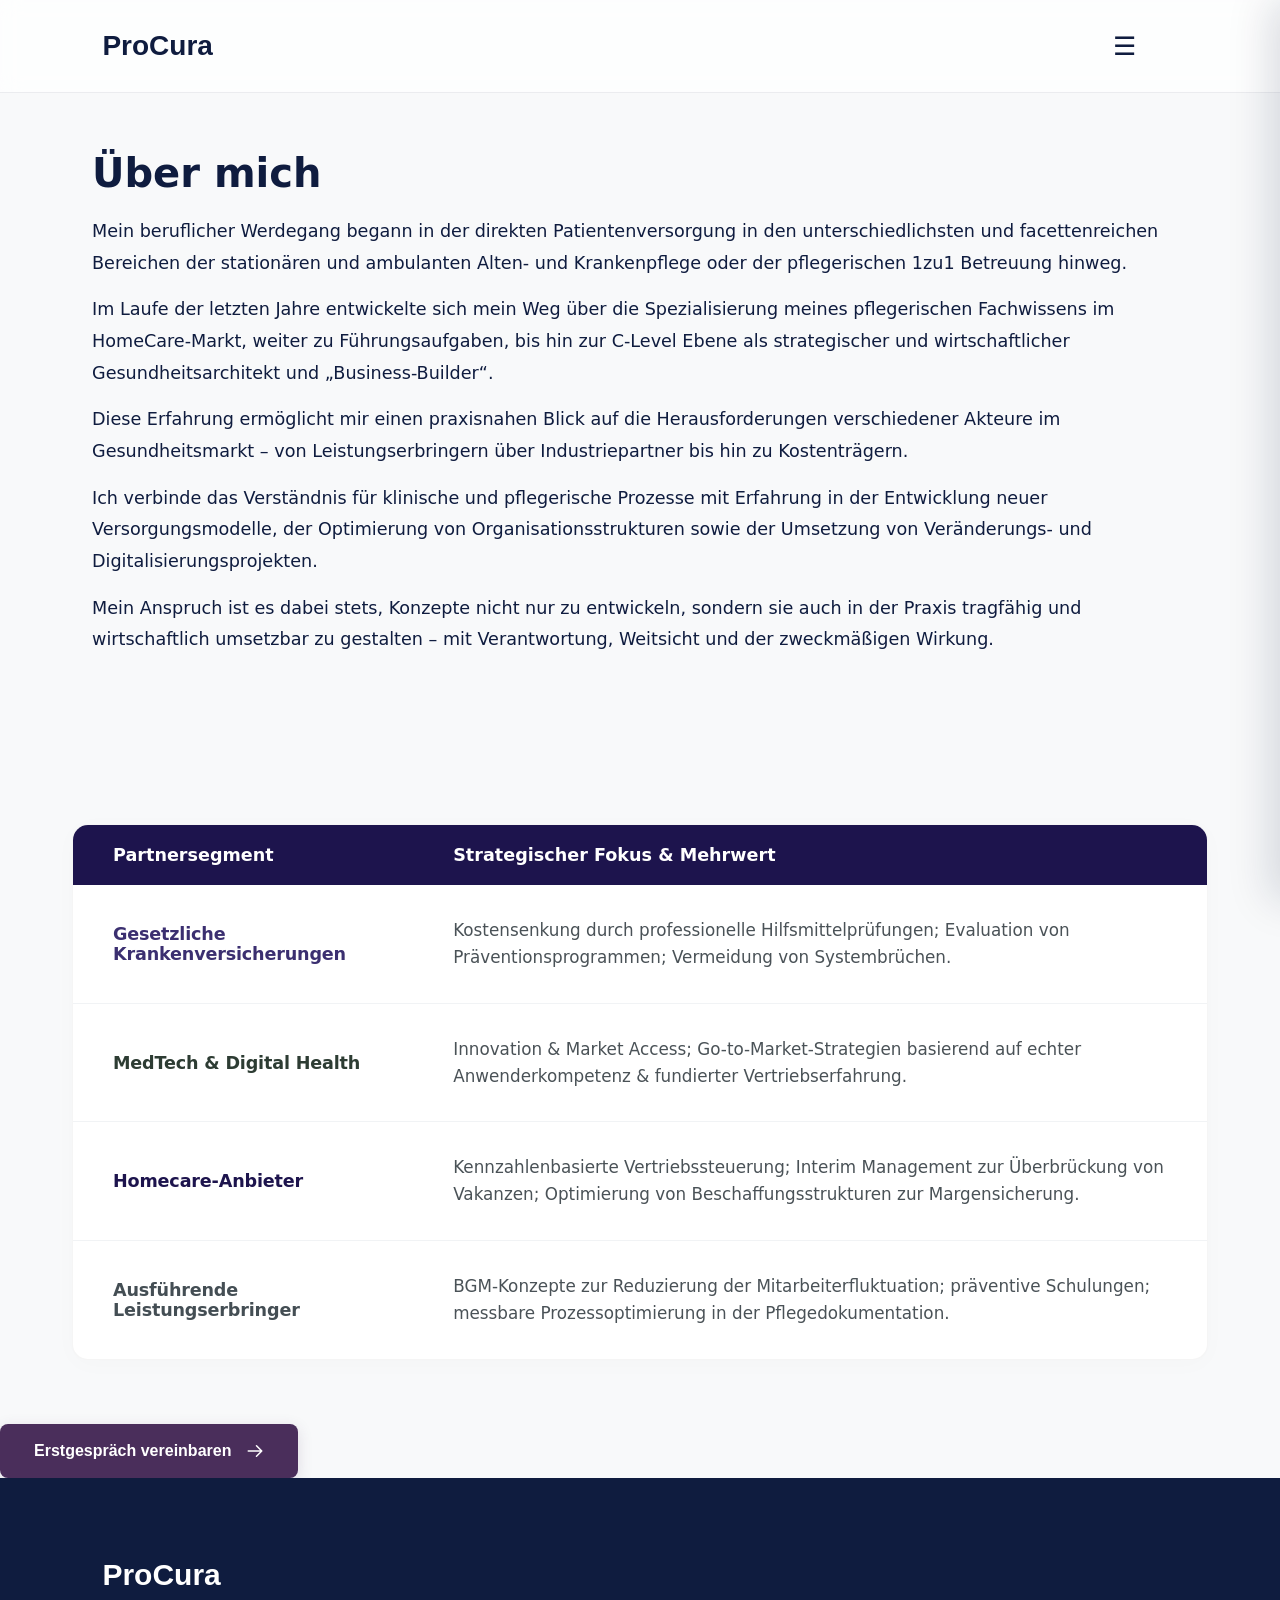
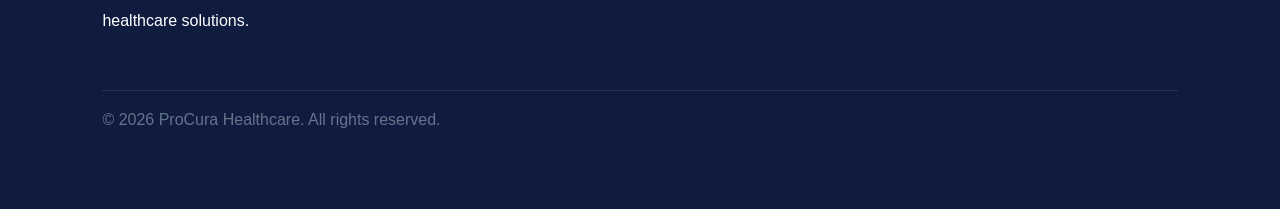
==== commit 495e62d6: "Add files via upload" ====
--- a/About.html
+++ b/About.html
@@ -7,6 +7,7 @@
     <link rel="stylesheet" href="Header.css">
     <link rel="stylesheet" href="ProCura.css">
     <link rel="stylesheet" href="About.css">
+    <link rel="stylesheet" href="index.css">
 </head>
 <body>
 <header id="header-placeholder"></header>
@@ -62,44 +63,16 @@
         </table>
     </div>
 </section>
-
-<section class="cases-section">
-    <div class="cases-container">
-        
-        <div class="case-card case-purple">
-            <div class="badge-tag">Kostenträger / Versicherung</div>
-            <h3 class="case-title">Evaluation der Versorgung</h3>
-            <p class="case-desc">
-                Konzeption eines qualitätsgesicherten Programms zur Verkürzung der Behandlungsdauer und Reduzierung von Verordnungskosten bei chronischen Wunden.
-            </p>
-        </div>
-
-        <div class="case-card case-purple">
-            <div class="badge-tag">Hersteller / MedTech</div>
-            <h3 class="case-title">Market Access Strategie</h3>
-            <p class="case-desc">
-                Innovationsberatung: Produktdesign & Positionierung für neuartige Wundprodukte basierend auf realen D-CH Anwenderbedürfnissen.
-            </p>
-        </div>
-
-        <div class="case-card case-purple">
-            <div class="badge-tag">Homecare / Leistungserbringer</div>
-            <h3 class="case-title">Interim Management</h3>
-            <p class="case-desc">
-                Restrukturierung der Vertriebs- & Beschaffungsstrukturen zur direkten Margensicherung unter sich verändernden regulatorischen Rahmenbedingungen.
-            </p>
-        </div>
-
-        <div class="case-card case-purple">
-            <div class="badge-tag">Betreiber / Pflegedienst</div>
-            <h3 class="case-title">BGM & Prozessoptimierung</h3>
-            <p class="case-desc">
-                Implementierung integrierter BGM-Konzepte zur Reduzierung von Krankheitszeiten bei gleichzeitiger Steigerung der Dokumentationseffizienz.
-            </p>
-        </div>
-        
-    </div>
-</section>
+<div class="hero-action-core" style="display: flex; justify-content: center;">
+    <a href="product.html" class="hero-cta-link">
+        <button class="prime-consultation-btn">
+            <span>Erstgespräch vereinbaren</span>
+            <svg class="arrow-icon" viewBox="0 0 24 24" fill="none" stroke="currentColor">
+                <path stroke-linecap="round" stroke-linejoin="round" stroke-width="2" d="M14 5l7 7m0 0l-7 7m7-7H3"/>
+            </svg>
+        </button>
+    </a>
+</div>
 
     <footer id="footer-placeholder"></footer>
 </body>
--- a/index.css
+++ b/index.css
@@ -0,0 +1,801 @@
+/* ==========================================
+   EXECUTIVE HERO MATRIX STYLING 
+   ========================================== */
+.hero-executive {
+    position: relative;
+    width: 100%;
+    min-height: 100vh;
+    padding: 160px 8% 80px 8%;
+    color: #3b4d2b;            /* Text kept strictly Olive Green */
+    overflow: hidden;
+    display: flex;
+    align-items: center;
+    box-sizing: border-box;
+}
+
+.hero-blur-matrix {
+    display: none; 
+}
+
+.hero-frame-container {
+    width: 100%;
+    max-width: 1400px;
+    margin: 0 auto;
+    position: relative;
+    z-index: 2;
+    display: flex;
+    flex-direction: column;
+    gap: 60px;
+}
+
+/* Identity Strip styling rules */
+.hero-meta-strip {
+    display: flex;
+    align-items: center;
+    gap: 15px;
+    flex-wrap: wrap;
+}
+
+.meta-pill {
+    background: rgba(74, 46, 91, 0.08); /* Increased text safety contrast background */
+    border: 1px solid rgba(74, 46, 91, 0.3); 
+    color: #3b4d2b; /* Text kept green */
+    padding: 6px 14px;
+    font-size: 11px;
+    font-weight: 700;
+    letter-spacing: 2px;
+    border-radius: 4px;
+    text-transform: uppercase;
+}
+
+.meta-divider {
+    width: 1px;
+    height: 20px;
+    background: rgba(74, 46, 91, 0.25); 
+}
+
+.meta-labels {
+    font-size: 13px;
+    letter-spacing: 1px;
+    color: #3b4d2b; /* Shifted slightly darker green for better image readability overlay */
+    font-weight: 600;
+}
+
+/* Structural Anchor Cleanups */
+.hero-cta-link {
+    text-decoration: none; 
+    display: inline-block;
+}
+
+/* Split Columns Mechanics grid rules */
+.hero-split-grid {
+    display: grid;
+    grid-template-columns: 1.1fr 0.9fr;
+    gap: 80px;
+    align-items: center;
+}
+
+.executive-title {
+    font-size: clamp(36px, 4.5vw, 64px);
+    font-weight: 800;
+    line-height: 1.1;
+    color: #3b4d2b; /* Text kept green */
+    margin: 0 0 20px 0;
+    letter-spacing: -1px;
+}
+
+.accent-gradient {
+    background: linear-gradient(90deg, #4A2E5B, #63427B); 
+    -webkit-background-clip: text; 
+    background-clip: text;          
+    -webkit-text-fill-color: transparent;
+}
+
+.accent-geometric-bar {
+    width: 80px;
+    height: 4px;
+    background: #4A2E5B; 
+    margin-bottom: 25px;
+}
+
+.executive-manifesto {
+    font-size: 18px;
+    line-height: 1.6;
+    color: #3b4d2b; /* Enhanced darkness green value */
+    margin-bottom: 40px;
+    max-width: 600px;
+    font-weight: 500; /* Weight adjustment for reading above underlying shapes */
+}
+
+/* Strategic Actions Callout Blocks formatting */
+.hero-action-core {
+    display: flex;
+    flex-direction: column;
+    gap: 18px;
+    max-width: 580px;
+}
+
+.prime-consultation-btn {
+    align-self: flex-start;
+    background: #4A2E5B; 
+    color: #ffffff;      
+    border: none;
+    padding: 18px 34px;
+    font-size: 16px;
+    font-weight: 600;
+    border-radius: 8px;
+    cursor: pointer;
+    display: inline-flex;
+    align-items: center;
+    gap: 15px;
+    transition: background 0.3s, transform 0.2s, box-shadow 0.3s;
+    box-shadow: 0 4px 15px rgba(74, 46, 91, 0.15);
+}
+
+.prime-consultation-btn:hover {
+    background: #63427B; 
+    box-shadow: 0 6px 20px rgba(74, 46, 91, 0.25);
+    transform: translateY(-2px);
+}
+
+.prime-consultation-btn span {
+    color: #ffffff !important;
+}
+
+.prime-consultation-btn .arrow-icon {
+    width: 18px;
+    height: 18px;
+    transition: transform 0.3s ease;
+}
+
+.prime-consultation-btn:hover .arrow-icon {
+    transform: translateX(5px);
+}
+
+.action-sub-context {
+    font-size: 13px;
+    line-height: 1.5;
+    color: #3b4d2b; 
+    border-left: 2px solid rgba(74, 46, 91, 0.4); 
+    padding-left: 15px;
+}
+
+/* Right Side Pillar Module Graphic display framework */
+.value-matrix-card {
+    background: rgba(255, 255, 255, 0.92); /* Opaque fill ensures absolute safety over background image elements */
+    border: 1px solid rgba(74, 46, 91, 0.18); 
+    backdrop-filter: blur(12px);
+    border-radius: 16px;
+    padding: 40px;
+    box-shadow: 0 15px 35px rgba(74, 46, 91, 0.08);
+}
+
+.matrix-header h3 {
+    font-size: 22px;
+    font-weight: 700;
+    color: #4A2E5B; 
+    margin-bottom: 12px;
+    letter-spacing: -0.5px;
+}
+
+.matrix-header p {
+    font-size: 14px;
+    line-height: 1.6;
+    color: #4a5d3a; 
+    margin-bottom: 30px;
+}
+
+.matrix-pillars {
+    display: flex;
+    flex-direction: column;
+    gap: 20px;
+}
+
+.pillar-node {
+    display: flex;
+    gap: 20px;
+    align-items: flex-start;
+    padding: 20px;
+    background: rgba(255, 255, 255, 0.95);
+    border-radius: 8px;
+    border: 1px solid rgba(74, 46, 91, 0.1); 
+    transition: background 0.3s, border-color 0.3s;
+}
+
+.pillar-node:hover {
+    background: rgba(74, 46, 91, 0.04);
+    border-color: rgba(74, 46, 91, 0.25);
+}
+
+.node-indicator {
+    font-size: 12px;
+    font-weight: 700;
+    color: #4A2E5B; 
+    background: rgba(74, 46, 91, 0.08);
+    padding: 4px 8px;
+    border-radius: 4px;
+    line-height: 1;
+}
+
+.node-text {
+    font-size: 14px;
+    line-height: 1.5;
+    color: #4a5d3a; 
+}
+
+.node-text strong {
+    display: block;
+    color: #3b4d2b; 
+    margin-bottom: 3px;
+    font-size: 15px;
+}
+
+/* Manifesto Bottom Panel Grid Layout styles */
+.manifesto-anchored-footer {
+    display: grid;
+    grid-template-columns: 1.1fr 0.9fr;
+    gap: 80px;
+    border-top: 1px solid rgba(74, 46, 91, 0.18); 
+    padding-top: 50px;
+    margin-top: 20px;
+    background: rgba(255, 255, 255, 0.6); /* Subtle shield over lowest hero bounds */
+    border-radius: 8px;
+    padding: 30px 20px 10px 20px;
+}
+
+.divergence-left h4 {
+    font-size: 14px;
+    text-transform: uppercase;
+    letter-spacing: 1.5px;
+    color: #4A2E5B; 
+    margin-bottom: 15px;
+}
+
+.divergence-left p {
+    font-size: 15px;
+    line-height: 1.6;
+    color: #3b4d2b; 
+    margin-bottom: 15px;
+}
+
+.axiom-grid {
+    display: flex;
+    flex-direction: column;
+    gap: 12px;
+    margin-bottom: 25px;
+}
+
+.axiom-cell {
+    display: flex;
+    align-items: center;
+    gap: 12px;
+    font-size: 14px;
+    font-weight: 600;
+    color: #3b4d2b; 
+}
+
+.axiom-pulse {
+    display: none; 
+}
+
+.manifesto-closing-quote {
+    font-size: 18px;
+    font-style: italic;
+    font-weight: 500;
+    color: #3b4d2b; 
+    border-left: 3px solid #4A2E5B; 
+    padding-left: 20px;
+    margin: 0;
+}
+
+/* Responsive Adaptive Viewports Media Queries */
+@media (max-width: 1024px) {
+    .hero-split-grid, .manifesto-anchored-footer {
+        grid-template-columns: 1fr;
+        gap: 45px;
+    }
+    .hero-executive {
+        padding-top: 140px;
+    }
+    .value-matrix-card {
+        padding: 30px;
+    }
+    .manifesto-anchored-footer {
+        padding: 20px 15px;
+    }
+}
+
+/* ==========================================
+   LOWER BODY SECTION MATRIX 
+   ========================================== */
+.focus-section {
+    background-color: #ffffff; 
+    color: #3b4d2b; 
+    padding: 100px 8%;
+    border-top: 1px solid rgba(74, 46, 91, 0.12); 
+    box-sizing: border-box;
+}
+
+.focus-frame-container {
+    width: 100%;
+    max-width: 1400px;
+    margin: 0 auto;
+    display: flex;
+    flex-direction: column;
+    gap: 120px; 
+}
+
+.executive-statement-block {
+    display: grid;
+    grid-template-columns: 1.1fr 0.9fr;
+    gap: 80px;
+    align-items: center;
+}
+
+.section-title-premium {
+    font-size: clamp(28px, 3.5vw, 48px);
+    font-weight: 800;
+    line-height: 1.2;
+    letter-spacing: -1px;
+    color: #4A2E5B; 
+    margin: 0;
+}
+
+.accent-color-light {
+    background: linear-gradient(90deg, #4A2E5B, #63427B); 
+    -webkit-background-clip: text;
+    background-clip: text;
+    -webkit-text-fill-color: transparent;
+}
+
+.accent-geometric-bar {
+    background: #4A2E5B; 
+}
+
+.sparring-partner-quote {
+    font-size: 18px;
+    line-height: 1.6;
+    color: #4a5d3a; 
+    border-left: 3px solid #4A2E5B; 
+    padding-left: 25px;
+    margin: 0;
+    font-style: italic;
+}
+
+.differentiation-wrapper {
+    display: flex;
+    flex-direction: column;
+    gap: 40px;
+}
+
+.diff-header h3 {
+    font-size: clamp(22px, 2.5vw, 32px);
+    font-weight: 700;
+    letter-spacing: -0.5px;
+    color: #4A2E5B; 
+    margin-bottom: 12px;
+}
+
+.diff-subtitle {
+    color: #4a5d3a; 
+    font-size: 16px;
+    max-width: 800px;
+}
+
+.diff-content-card {
+    position: relative;
+    background: rgba(74, 46, 91, 0.02); 
+    border: 1px solid rgba(74, 46, 91, 0.12); 
+    border-radius: 16px;
+    padding: 50px 60px;
+    overflow: hidden;
+    box-shadow: 0 15px 35px rgba(74, 46, 91, 0.04);
+}
+
+.card-quote-mark {
+    font-family: 'Georgia', serif;
+    font-size: 90px;
+    line-height: 1;
+    color: rgba(74, 46, 91, 0.06); 
+    position: absolute;
+    top: 20px;
+    left: 30px;
+    user-select: none;
+}
+
+.biographical-manifesto-text {
+    position: relative;
+    z-index: 2;
+    font-size: clamp(16px, 1.8vw, 22px);
+    line-height: 1.6;
+    color: #3b4d2b; 
+    font-weight: 400;
+    margin: 0;
+    text-indent: 15px;
+}
+
+.approach-pipeline-container {
+    display: flex;
+    flex-direction: column;
+    gap: 50px;
+}
+
+.approach-title-block h2 {
+    font-size: clamp(26px, 3vw, 38px);
+    font-weight: 700;
+    color: #4A2E5B; 
+    margin: 8px 0 15px 0;
+}
+
+.approach-title-block p {
+    color: #4a5d3a; 
+    max-width: 650px;
+    font-size: 15px;
+}
+
+.approach-meta-tag {
+    font-size: 11px;
+    font-weight: 700;
+    letter-spacing: 2px;
+    color: #63427B; 
+}
+
+.pipeline-grid {
+    display: grid;
+    grid-template-columns: repeat(4, 1fr);
+    gap: 25px;
+}
+
+.pipeline-node-card {
+    background: #ffffff;
+    border: 1px solid rgba(74, 46, 91, 0.12); 
+    padding: 30px;
+    border-radius: 12px;
+    display: flex;
+    flex-direction: column;
+    transition: transform 0.3s ease, border-color 0.3s ease, box-shadow 0.3s ease;
+}
+
+.pipeline-node-card:hover {
+    transform: translateY(-5px);
+    border-color: #4A2E5B; 
+    box-shadow: 0 10px 25px rgba(74, 46, 91, 0.08);
+}
+
+.pipeline-top-line {
+    display: flex;
+    justify-content: space-between;
+    align-items: center;
+    margin-bottom: 25px;
+    border-bottom: 1px solid rgba(74, 46, 91, 0.08);
+    padding-bottom: 15px;
+}
+
+.phase-number {
+    font-size: 12px;
+    font-weight: 700;
+    color: #4A2E5B; 
+    background: rgba(74, 46, 91, 0.08);
+    padding: 4px 8px;
+    border-radius: 4px;
+}
+
+.phase-label {
+    font-size: 13px;
+    font-weight: 600;
+    text-transform: uppercase;
+    letter-spacing: 1px;
+    color: #4a5d3a; 
+}
+
+.phase-title {
+    font-size: 17px;
+    font-weight: 600;
+    line-height: 1.4;
+    color: #4A2E5B; 
+    margin: 0 0 12px 0;
+}
+
+.phase-description {
+    font-size: 13.5px;
+    line-height: 1.6;
+    color: #3b4d2b; 
+    margin: 0;
+}
+
+.accent-phase {
+    background: rgba(74, 46, 91, 0.04); 
+    border: 1px solid rgba(74, 46, 91, 0.3);
+}
+
+.accent-phase .phase-number {
+    background: #4A2E5B; 
+    color: #ffffff;
+}
+
+.accent-phase .phase-label, .accent-phase .phase-title {
+    color: #4A2E5B;
+}
+
+.accent-phase .phase-description {
+    color: #3b4d2b; 
+}
+
+/* Extracted Layout Elements (Newly Migrated from Inline CSS) */
+.focus-split-matrix {
+    display: grid; 
+    grid-template-columns: 1.1fr 0.9fr; 
+    gap: 80px; 
+    align-items: start;
+}
+
+.focus-list {
+    display: flex; 
+    flex-direction: column; 
+    gap: 24px;
+}
+
+.focus-list-item {
+    display: flex; 
+    gap: 20px; 
+    align-items: flex-start; 
+    padding: 20px; 
+    background: rgba(74, 46, 91, 0.03); 
+    border: 1px solid rgba(74, 46, 91, 0.12); 
+    border-radius: 8px;
+}
+
+.focus-item-icon {
+    font-size: 20px; 
+    color: #4A2E5B;
+}
+
+.focus-item-text {
+    margin: 0; 
+    font-size: 15px; 
+    line-height: 1.6; 
+    color: #3b4d2b;
+}
+
+.focus-side-quote {
+    margin-top: 15px;
+}
+
+.focus-side-quote p {
+    margin: 0; 
+    font-style: italic;
+}
+
+.cta-section {
+    text-align: center; 
+    padding: 40px 20px;
+}
+
+.dynamic-cta-anchor {
+    text-decoration: none; 
+    display: inline-block;
+}
+
+/* Media Query Adaptations */
+@media (max-width: 1100px) {
+    .pipeline-grid {
+        grid-template-columns: repeat(2, 1fr);
+    }
+}
+
+@media (max-width: 850px) {
+    .executive-statement-block, .focus-split-matrix {
+        grid-template-columns: 1fr;
+        gap: 35px;
+    }
+    .pipeline-grid {
+        grid-template-columns: 1fr;
+    }
+    .diff-content-card {
+        padding: 35px 30px;
+    }
+    .focus-section {
+        padding: 80px 5%;
+    }
+}
+
+/* ==========================================
+   GLOBAL RESET & FONTS
+   ========================================== */
+* { 
+    margin: 0; 
+    padding: 0; 
+    box-sizing: border-box; 
+} 
+html, body {
+    width: 100%;
+    max-width: 100%;
+    margin: 0;
+    padding: 0;
+    background: #f8f9fa; 
+    color: #0f1c3f; 
+    overflow-x: hidden; 
+    -webkit-text-size-adjust: 100%; 
+}
+body { 
+    font-family: 'Inter', sans-serif; 
+} 
+
+/* ==========================================
+   FOCUS SECTION & CORE LAYOUT ELEMENTS
+   ========================================== */
+.focus-section {
+    font-family: system-ui, -apple-system, sans-serif;
+    max-width: 1100px;
+    margin: 4rem auto;
+    padding: 0 2rem;
+    overflow: hidden; 
+}
+
+/* Two-Column Layout Container */
+.focus-container {
+    display: flex;
+    gap: 4rem;
+    align-items: center;
+    justify-content: space-between;
+}
+
+/* Left Side: List Items */
+.focus-list {
+    flex: 1.2; 
+    display: flex;
+    flex-direction: column;
+    gap: 2rem;
+}
+
+/* Responsive design for tablets and mobile */
+@media (max-width: 850px) {
+    .focus-container {
+        flex-direction: column;
+        gap: 3rem;
+    }
+    
+    .focus-list {
+        width: 100%;
+    }
+}
+
+/* ==========================================
+   SCROLL REVEAL STYLES (ANIMATIONS)
+   ========================================== */
+.reveal {
+    opacity: 0;
+    transition: transform 2s cubic-bezier(0.25, 1, 0.5, 1), 
+                opacity 2s cubic-bezier(0.25, 1, 0.5, 1);
+    will-change: transform, opacity; 
+}
+
+.fade-left {
+    transform: translateX(-50px);
+}
+
+.fade-right {
+    transform: translateX(50px);
+}
+
+.reveal.active {
+    opacity: 1;
+    transform: translateX(0);
+}
+
+/* ==========================================
+   MOBILE MEDIA QUERY COMPONENT OVERRIDES
+   ========================================== */
+@media (max-width: 900px) { 
+    /* Interactive Hamburger Component Lines */
+    .menu-toggle { 
+        display: flex; 
+        flex-direction: column; 
+        justify-content: space-between; 
+        width: 24px; 
+        height: 18px; 
+        background: transparent; 
+        border: none; 
+        cursor: pointer; 
+        z-index: 1001; 
+    } 
+    .menu-toggle span { 
+        width: 100%; 
+        height: 2px; 
+        background-color: #0f1c3f; 
+        border-radius: 2px; 
+        transition: transform 0.3s ease, opacity 0.3s ease; 
+    } 
+
+    /* Slide-out Sidebar Menu Wrapper */
+    nav { 
+        display: flex !important; 
+        flex-direction: column; 
+        position: fixed; 
+        top: 0; 
+        right: -100%; 
+        width: 280px; 
+        height: 100vh; 
+        background: #ffffff; 
+        padding: 100px 40px; 
+        gap: 24px; 
+        box-shadow: -10px 0 30px rgba(15, 28, 63, 0.1); 
+        transition: right 0.4s cubic-bezier(0.4, 0, 0.2, 1); 
+        z-index: 1000; 
+        align-items: flex-start;
+        border-left: 1px solid rgba(15, 28, 63, 0.05);
+    } 
+    nav a {
+        color: #0f1c3f;
+    }
+    nav.active { 
+        right: 0; 
+    } 
+
+    /* Menu Button Active State Animations */
+    .menu-toggle.active span:nth-child(1) { 
+        transform: translateY(8px) rotate(45deg); 
+    } 
+    .menu-toggle.active span:nth-child(2) { 
+        opacity: 0; 
+    } 
+    .menu-toggle.active span:nth-child(3) { 
+        transform: translateY(-8px) rotate(-45deg); 
+    } 
+
+    /* Dropdown UI Information Buttons */
+    .desc-toggle { 
+        display: inline-block; 
+        background: rgba(59, 77, 43, 0.1); 
+        color: #3b4d2b; 
+        border: 1px solid rgba(59, 77, 43, 0.3); 
+        width: 20px; 
+        height: 20px; 
+        border-radius: 50%; 
+        font-size: 11px; 
+        line-height: 18px; 
+        text-align: center; 
+        cursor: pointer; 
+        margin-left: 10px; 
+    } 
+
+    /* Content Accordion Overrides */
+    .desc-box { 
+        position: static; 
+        transform: none !important; 
+        width: 100%; 
+        margin-top: 10px; 
+        display: none; 
+        opacity: 1 !important; 
+        visibility: visible !important; 
+        background: rgba(15, 28, 63, 0.04); 
+        color: #4a5568;
+        border: 1px solid rgba(59, 77, 43, 0.15); 
+    } 
+    .desc-box::before { 
+        display: none; 
+    } 
+    .nav-link-wrapper { 
+        flex-direction: row; 
+        flex-wrap: wrap;
+        align-items: center; 
+        width: 100%; 
+    } 
+    .nav-link-wrapper.is-open .desc-box { 
+        display: block; 
+    } 
+    
+    /* Layout adjustments for Language Box alignment */
+    .lang-selector {
+        margin-left: auto;
+        margin-right: 20px;
+        z-index: 1001;
+    }
+} 
+
+/* Desktop structural fallbacks */
+@media (min-width: 901px) { 
+    .menu-toggle, .desc-toggle { 
+        display: none !important; 
+    }
+}
